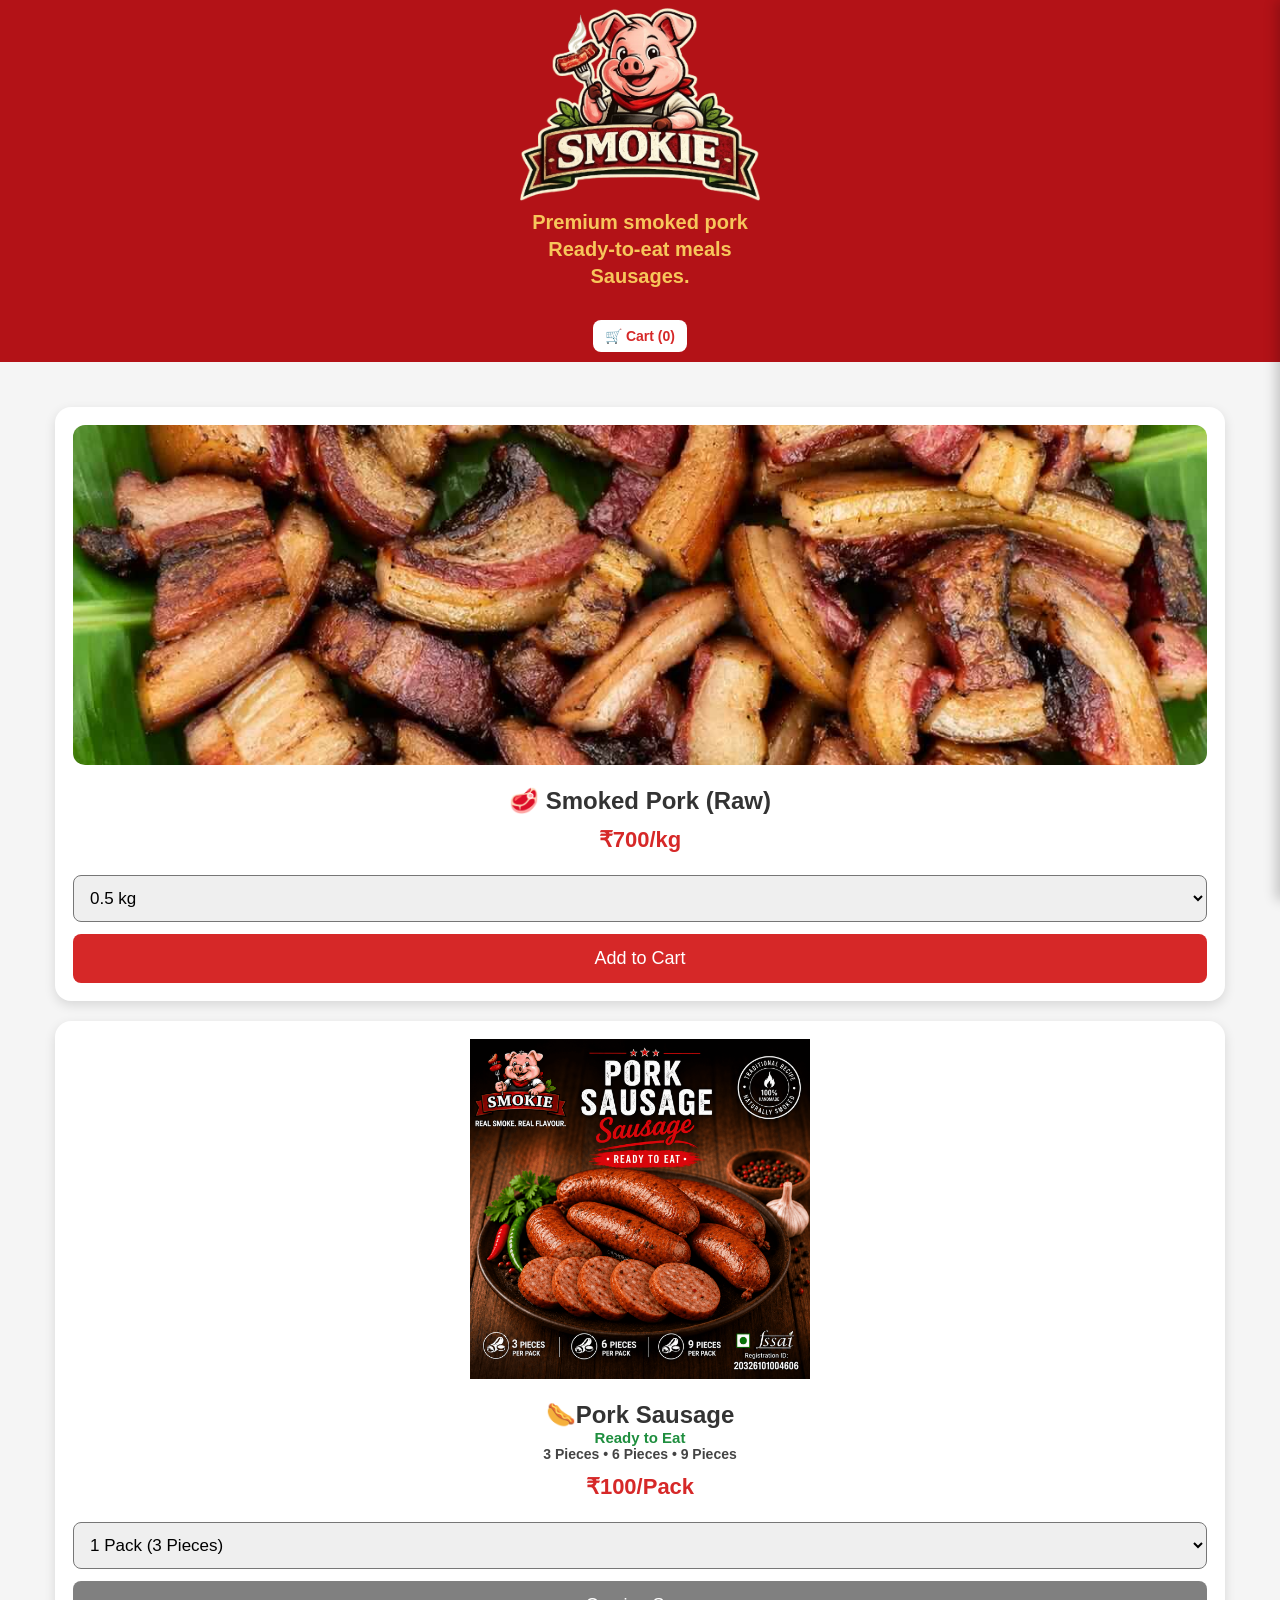
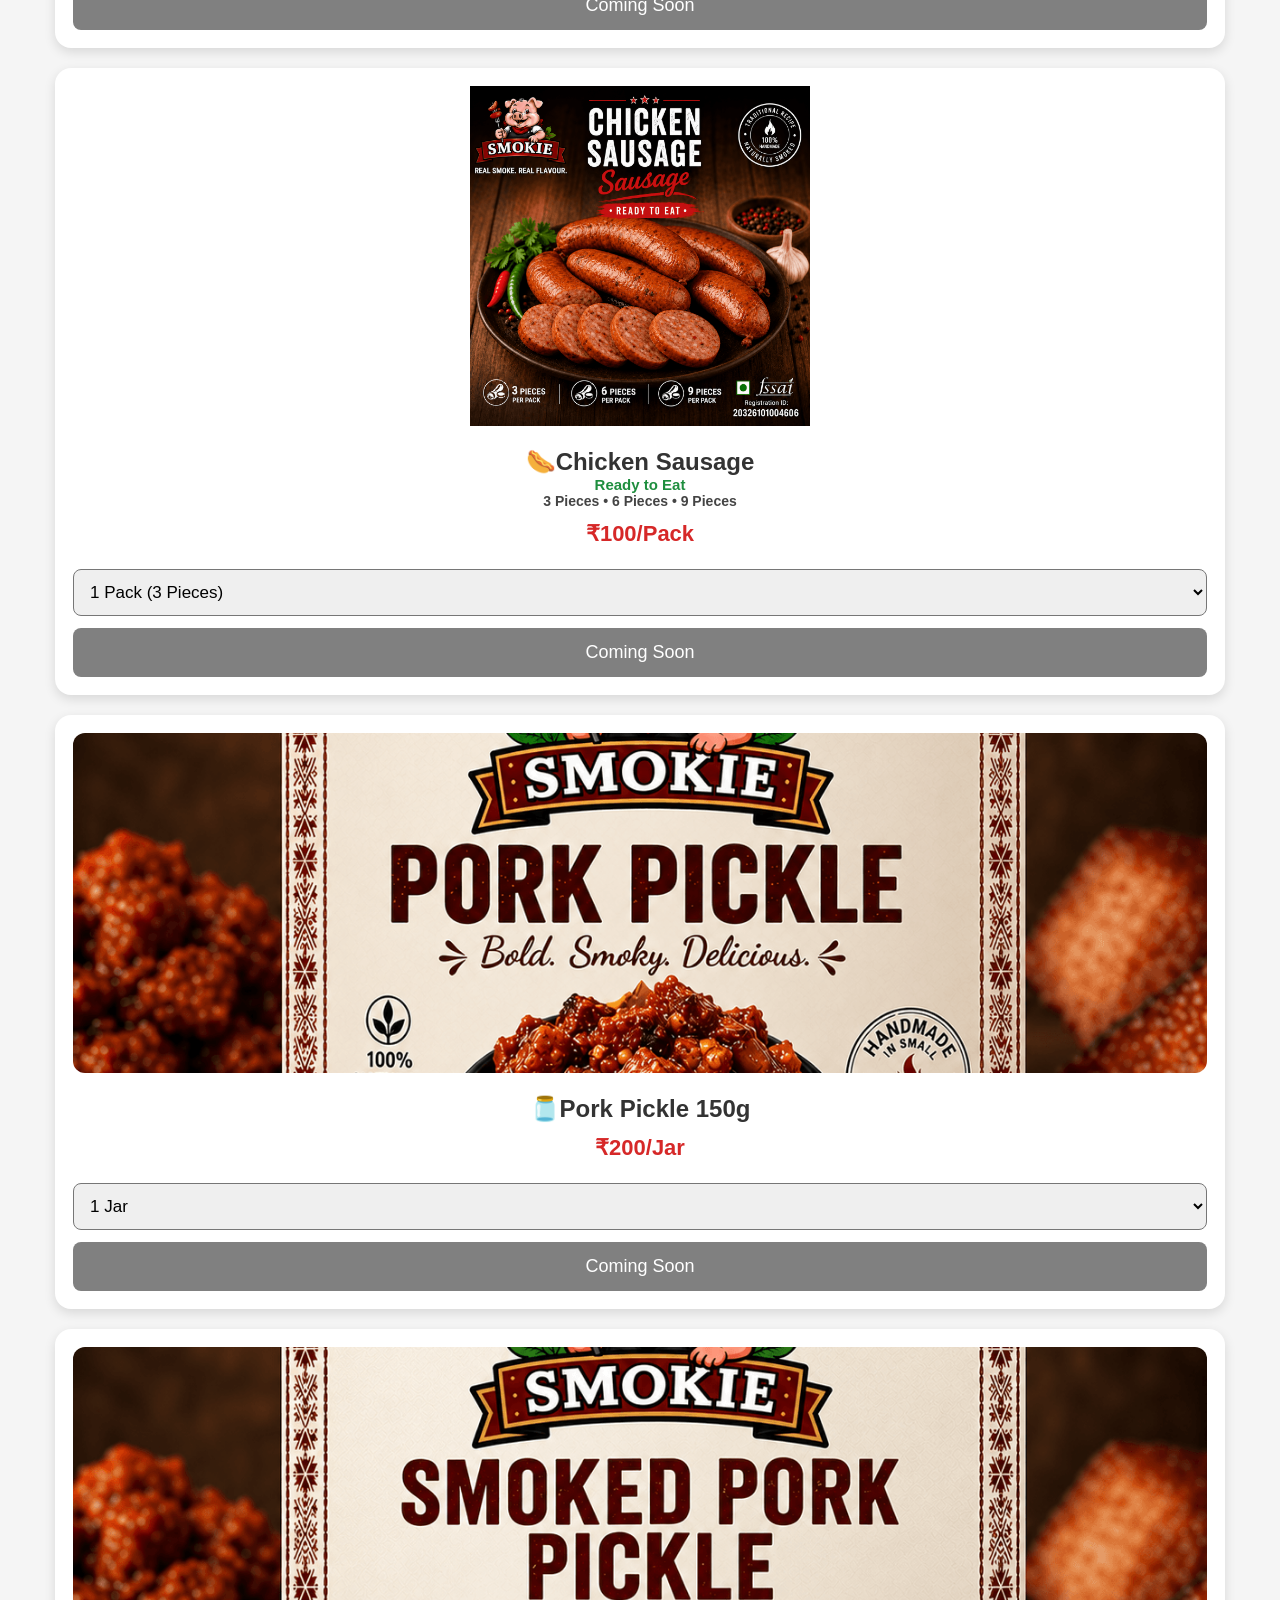
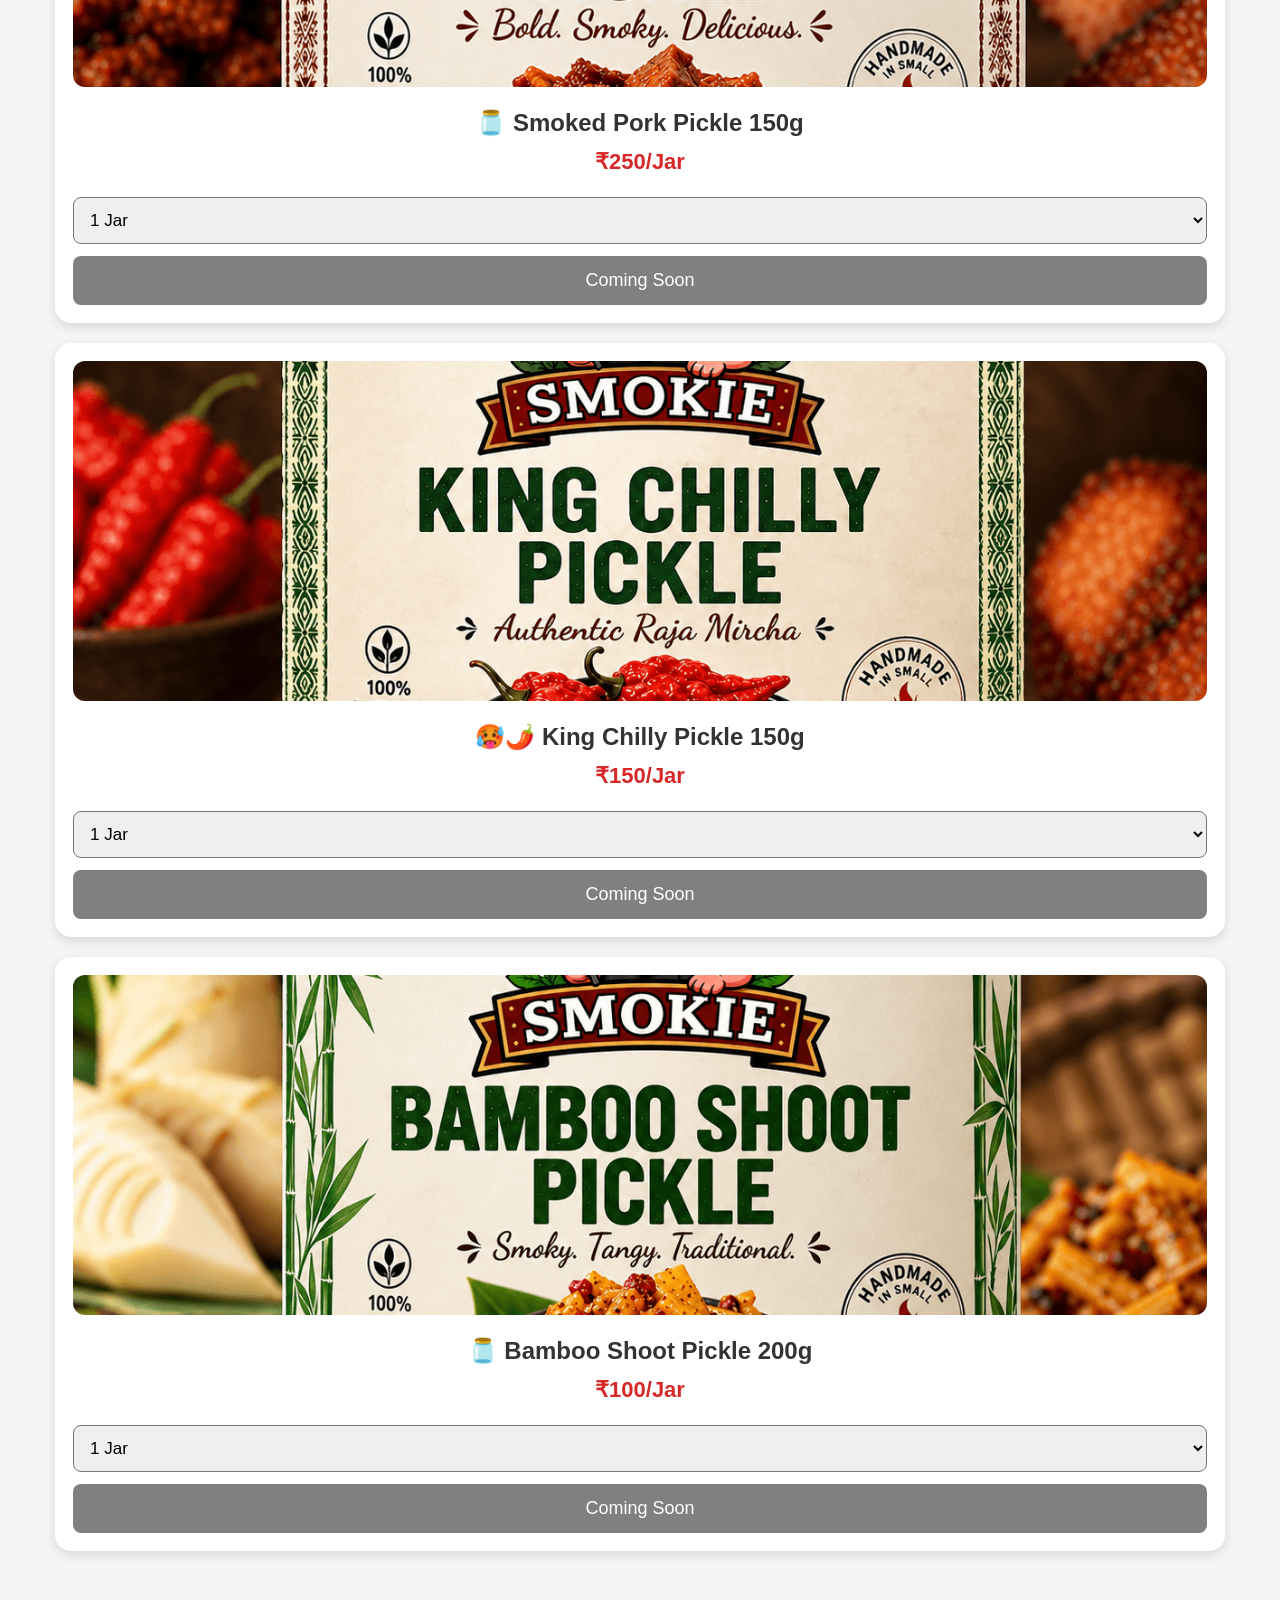
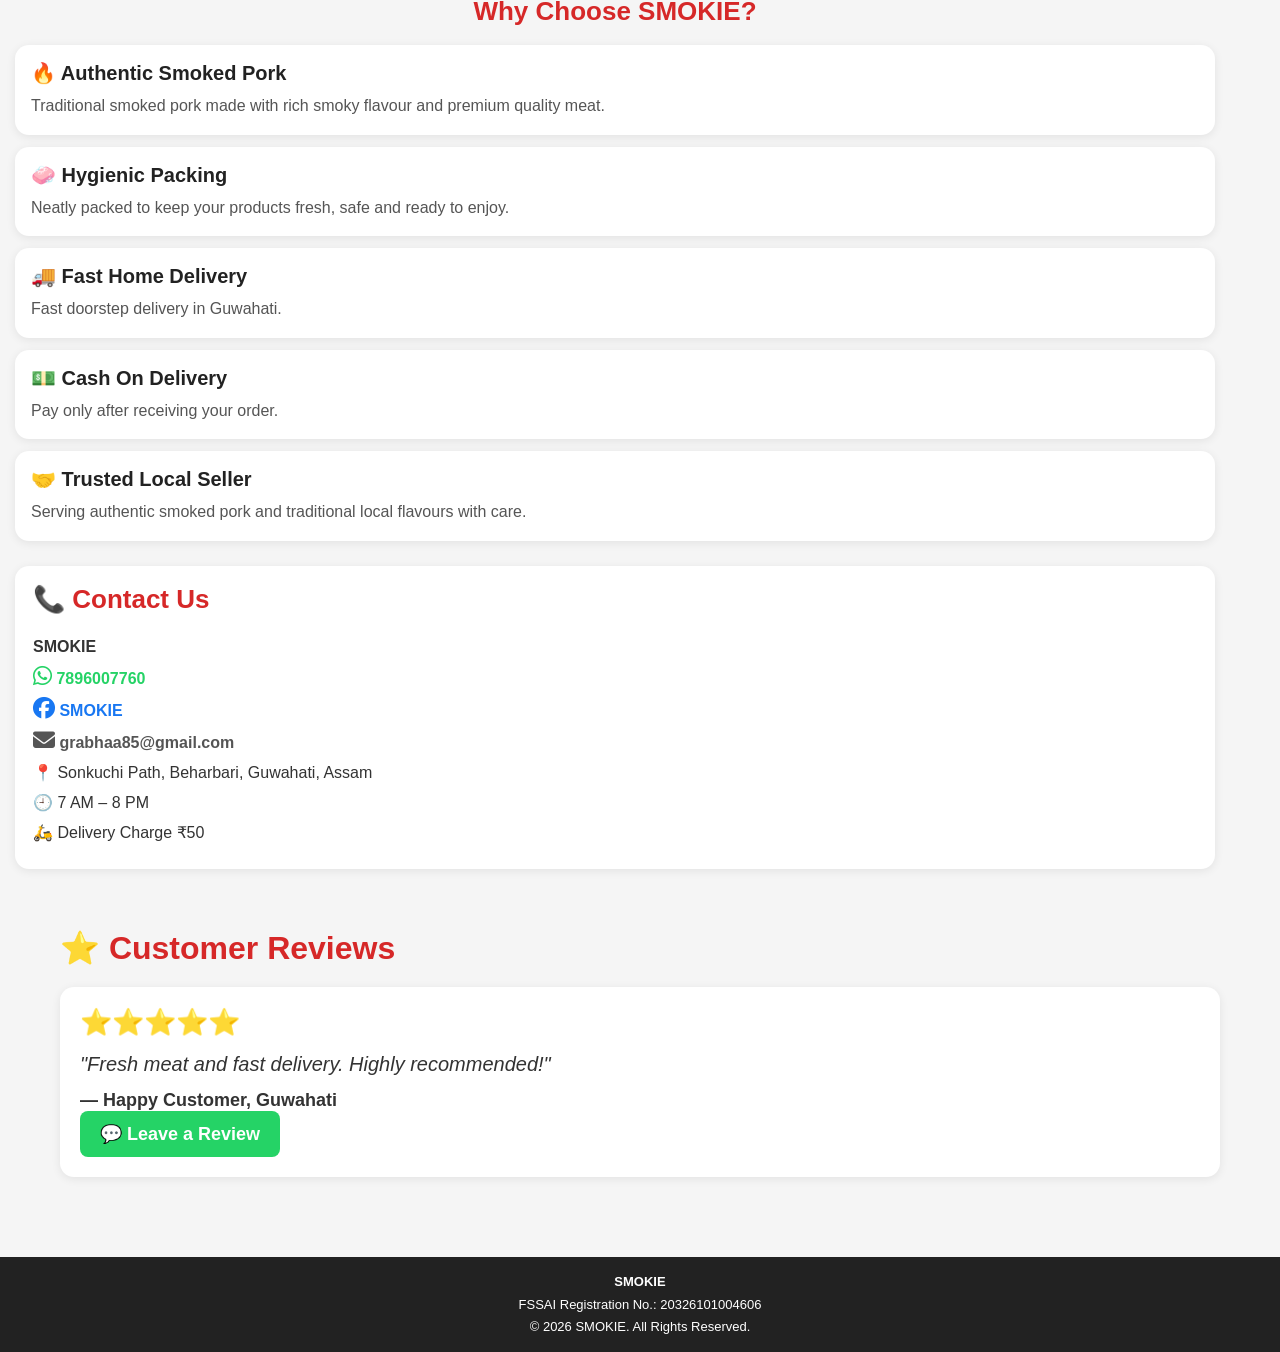
==== guwahati/index.html @ 7113962f "Update Guwahati contact links" ====
<!DOCTYPE html>
<html lang="en">
<head>
  <link rel="stylesheet" href="https://cdnjs.cloudflare.com/ajax/libs/font-awesome/6.5.1/css/all.min.css">

<meta charset="UTF-8">
<meta name="viewport" content="width=device-width, initial-scale=1.0">

<title>SMOKIE | Authentic Smoked Pork</title>

<link rel="stylesheet" href="style.css">

</head>

<body>

<header class="top-bar">

  <div class="brand">
    <!-- Replace the src with your pig logo image -->
    <img src="pig.png" alt="Smokie Pig" class="brand-pig">

    

    <p class="brand-tagline">
      Premium smoked pork <br>
      Ready-to-eat meals <br>
      Sausages.
    </p>
  </div>

  <button id="cartBtn" onclick="toggleCart()">
    🛒 Cart (<span id="cartCount">0</span>)
  </button>

</header>



<!-- PRODUCTS -->

<div id="products"></div>


<!-- CART -->

<div id="cartPanel" class="cart-panel">

<h2>🛒 Shopping Cart</h2>

<div id="cartItems">
Your cart is empty.
</div>

<hr>
<div class="cart-summary-box">
<p><strong>Items Total:</strong> ₹<span id="cartTotal">0</span></p>

<p><strong>Delivery Charge:</strong> ₹50</p>

<p><strong>Grand Total:</strong> ₹<span id="grandTotal">20</span></p>

</div>

<hr>

<input
type="text"
id="customerName"
placeholder="Your Name">

<input
type="tel"
id="customerPhone"
placeholder="Phone Number">

<textarea
id="customerAddress"
placeholder="Delivery Address"
rows="4"></textarea>

<button id="orderBtn">
💬 Order on WhatsApp
</button>

<button id="closeCart">
Close
</button>

</div>


<!-- WHY US -->

<section class="why-us">

<h2> Why Choose SMOKIE?</h2>

<div class="why-box">
<h3>🔥 Authentic Smoked Pork</h3>
<p>Traditional smoked pork made with rich smoky flavour and premium quality meat.</p>
</div>

<div class="why-box">
<h3>🧼 Hygienic Packing</h3>
<p>Neatly packed to keep your products fresh, safe and ready to enjoy.</p>
</div>

<div class="why-box">
<h3>🚚 Fast Home Delivery</h3>
<p>Fast doorstep delivery in Guwahati.</p>
</div>

<div class="why-box">
<h3>💵 Cash On Delivery</h3>
<p>Pay only after receiving your order.</p>
</div>

<div class="why-box">
<h3>🤝 Trusted Local Seller</h3>
<p>Serving authentic smoked pork and traditional local flavours with care.</p>
</div>

</section>


<!-- CONTACT -->

<section class="contact-section">

<h2>📞 Contact Us</h2>

<p><strong>SMOKIE</strong></p>

<p>

  <a href="https://wa.me/917896007760"
     target="_blank"
     rel="noopener noreferrer"
     style="color:#25D366; text-decoration:none; font-weight:600;">
    <i class="fab fa-whatsapp" style="font-size:22px;"></i> 7896007760
  </a>
<p>
  <a href="https://www.facebook.com/share/18QXatYBBK/"
     target="_blank"
     rel="noopener noreferrer"
     style="color:#1877F2; text-decoration:none; font-weight:600;">
    <i class="fab fa-facebook" style="font-size:22px;"></i> SMOKIE
  </a>
</p>

<p>
  <a href="mailto:grabhaa85@gmail.com"
     style="color:#555; text-decoration:none; font-weight:600;">
    <i class="fas fa-envelope" style="font-size:22px;"></i> grabhaa85@gmail.com
  </a>
</p>

<p>📍 Sonkuchi Path, Beharbari, Guwahati, Assam</p>

<p>🕘 7 AM – 8 PM</p>

<p>🛵 Delivery Charge ₹50</p>

</section>
<section class="review-section">
  <h2>⭐ Customer Reviews</h2>

 <div class="review-box">
    <p class="stars">⭐⭐⭐⭐⭐</p>

    <p class="review-text">
        "Fresh meat and fast delivery. Highly recommended!"
    </p>

    <p class="review-name">
        — Happy Customer, Guwahati
    </p>

    <a href="https://wa.me/917896007760?text=Hi%20I%20would%20like%20to%20leave%20a%20review%20for%20my%20order."
       target="_blank"
       class="review-btn">
        💬 Leave a Review
    </a>

</div>

</section>

<footer class="footer">
  <p><strong>SMOKIE</strong></p>
  <p>FSSAI Registration No.: 20326101004606</p>
  <p>&copy; 2026 SMOKIE. All Rights Reserved.</p>
</footer>

<script src="script.js"></script>
</body>
</html>
---- guwahati/style.css ----
/* =========================
   GENERAL
========================= */

*{
    margin:0;
    padding:0;
    box-sizing:border-box;
}

body{
    font-family:Arial,sans-serif;
    background:#f5f5f5;
    color:#333;
}

/* =========================
   HEADER
========================= */


#cartBtn{
    background:#fff;
    color:#d62828;
    border:none;
    padding:14px 22px;
    border-radius:8px;
    font-size:20px;
    font-weight:bold;
    cursor:pointer;
}

#cartBtn:hover{
    background:#f3f3f3;
}

/* =========================
   PRODUCTS
========================= */

#products{
    max-width:1200px;
    margin:30px auto;
    padding:20px;
    display:grid;
    grid-template-columns:repeat(auto-fit,minmax(300px,1fr));
    gap:25px;
}

.card{
    background:#fff;
    border-radius:16px;
    padding:20px;
    text-align:center;
    box-shadow:0 4px 12px rgba(0,0,0,.12);
    transition:.2s;
}

.card:hover{
    transform:translateY(-3px);
}

.card img{
    width:100%;
    border-radius:12px;



}

.card h2{
    margin-top:18px;
    font-size:28px;
}

.card p{
    margin:12px 0;
    color:#d62828;
    font-size:24px;
    font-weight:bold;
}

.card select{
    width:100%;
    padding:12px;
    font-size:17px;
    margin-top:10px;
    margin-bottom:12px;
    border-radius:8px;
}

.card button{
    width:100%;
    padding:14px;
    background:#d62828;
    color:#fff;
    border:none;
    border-radius:8px;
    font-size:18px;
    cursor:pointer;
}

.card button:hover{
    background:#b71c1c;
}

.card button:disabled{
    background:gray;
    cursor:not-allowed;
}

/* =========================
   CART
========================= */

.cart-panel{
    position:fixed;
    top:0;
    right:-420px;
    width:380px;
    height:100%;
    background:#fff;
    box-shadow:-4px 0 12px rgba(0,0,0,.2);
    padding:25px;
    overflow-y:auto;
    transition:.3s;
    z-index:9999;
}

.cart-panel.show{
    right:0;
}

.cart-panel h2{
    font-size:20px;
    margin-bottom:18px;
    color:#d62828;

}
.cart-panel p{
    font-size:15px;
    margin:4px 0;
}

.cart-panel strong{
    font-size:15px;
}
.cart-panel input,
.cart-panel textarea{
    width:100%;
    padding:12px;
    margin-bottom:12px;
    border:1px solid #ccc;
    border-radius:8px;
    font-size:16px;
}

#orderBtn{
    width:100%;
    padding:14px;
    background:#28a745;
    color:#fff;
    border:none;
    border-radius:8px;
    font-size:18px;
    cursor:pointer;
    margin-top:10px;
}

#closeCart{
    width:100%;
    padding:14px;
    background:#d62828;
    color:#fff;
    border:none;
    border-radius:8px;
    font-size:18px;
    cursor:pointer;
    margin-top:10px;
}
/* =========================
   WHY CHOOSE US
========================= */

.why-us{
    max-width:1200px;
    margin:40px auto;
    padding:20px;
}

.why-us h2{
    text-align:center;
    color:#d62828;
    margin-bottom:25px;
    font-size:34px;
}

.why-box{
    background:#fff;
    padding:20px;
    margin-bottom:15px;
    border-radius:14px;
    box-shadow:0 2px 10px rgba(0,0,0,.08);
}

.why-box h3{
    color:#222;
    margin-bottom:8px;
    font-size:24px;
}

.why-box p{
    color:#555;
    font-size:17px;
    line-height:1.6;
}

/* =========================
   CONTACT
========================= */

.contact-section{
    max-width:1200px;
    margin:40px auto;
    background:#fff;
    padding:25px;
    border-radius:14px;
    box-shadow:0 2px 10px rgba(0,0,0,.08);
}

.contact-section h2{
    color:#d62828;
    margin-bottom:20px;
    font-size:32px;
}

.contact-section p{
    font-size:18px;
    margin:8px 0;
    line-height:1.5;
}

/* =========================
   MOBILE
========================= */

@media (max-width:768px){

.top-bar{
    background:#b31217;
    display:flex;
    flex-direction:column;
    align-items:center;
    justify-content:center;
    text-align:center;
    padding:8px 15px 10px;

}

}

#cartBtn{
    width:auto;
    padding:8px 12px;
    font-size:14px;
}

#products{
    grid-template-columns:1fr;
    padding:15px;
    gap:20px;
}

.card{
    padding:18px;
}

.card img{
    height: 340px;
}

.card h2{
    font-size:24px;
}

.card p{
    font-size:22px;
}

.card select{
    font-size:17px;
    padding:12px;
}

.card button{
    font-size:18px;
    padding:14px;
}

.cart-panel{
    width:100%;
    right:-100%;
    padding:20px;
}

.cart-panel.show{
    right:0;
}

.cart-panel input,
.cart-panel textarea{
    font-size:17px;
}

#orderBtn,
#closeCart{
    font-size:18px;
    padding:14px;
}

.why-us{
    margin:25px 15px;
    padding:0;
}

.why-us h2{
    font-size:26px;
    margin-bottom:18px;
}

.why-box{
    padding:16px;
    margin-bottom:12px;
}

.why-box h3{
    font-size:20px;
}

.why-box p{
    font-size:16px;
}

.contact-section{
    margin:25px 15px;
    padding:18px;
}

.contact-section h2{
    font-size:26px;
}

.contact-section p{
    font-size:16px;
    margin:6px 0;
}

/* =========================
   REVIEWS
========================= */

.review-section{
    max-width:1200px;
    margin:40px auto;
    padding:20px;
}

.review-section h2{
    color:#d62828;
    font-size:32px;
    margin-bottom:20px;
}

.review-box{
    background:#fff;
    padding:20px;
    border-radius:14px;
    box-shadow:0 2px 10px rgba(0,0,0,.08);
    margin-bottom:20px;
}

.stars{
    font-size:26px;
    margin-bottom:10px;
}

.review-text{
    font-size:20px;
    line-height:1.6;
    font-style:italic;
    margin-bottom:10px;
}

.review-name{
    font-size:18px;
    font-weight:bold;
}

.review-btn{
    display:inline-block;
    background:#25D366;
    color:#fff;
    text-decoration:none;
    padding:12px 20px;
    border-radius:8px;
    font-size:18px;
    font-weight:bold;
}
.top-bar{
    background:#b31217;
    color:#fff;
    display:flex;
    flex-direction:column;
    align-items:center;
    justify-content:center;
    text-align:center;
    padding:8px 15px 10px;


}

.brand-pig{
    width:240px;
    height:auto;
    display:block;
    margin:0;

}

.brand-name{
    margin:0;
    font-size:42px;
    font-weight:900;
    letter-spacing:2px;
    color:#fff;
}

.brand-tagline{
    color:#f7c65b;
    font-size:20px;
    font-weight:600;
    line-height:1.35;
    margin:0 0 18px;

}

#cartBtn{
    display:block;
    margin:12px auto 0;

}
.brand{
    display:flex;
    flex-direction:column;
    align-items:center;
    justify-content:flex-start;
    width:100%;
    gap:8px;

}
.footer {
    background: #222;
    color: white;
    text-align: center;
    padding: 12px 10px;
    margin-top: 30px;
    font-size: 13px;
    line-height: 1.5;
}

.footer p {
    margin: 3px 0;
}.card


.footer p {
    margin: 5px 0;
}
.product-img{
    width:100%;
    height:500px;
    object-fit:cover;
    border-radius:12px;
}

.sausage-img{
    width:100%;
    height:500px;
    object-fit:contain;
    object-position:center;
    border-radius:12px;
}
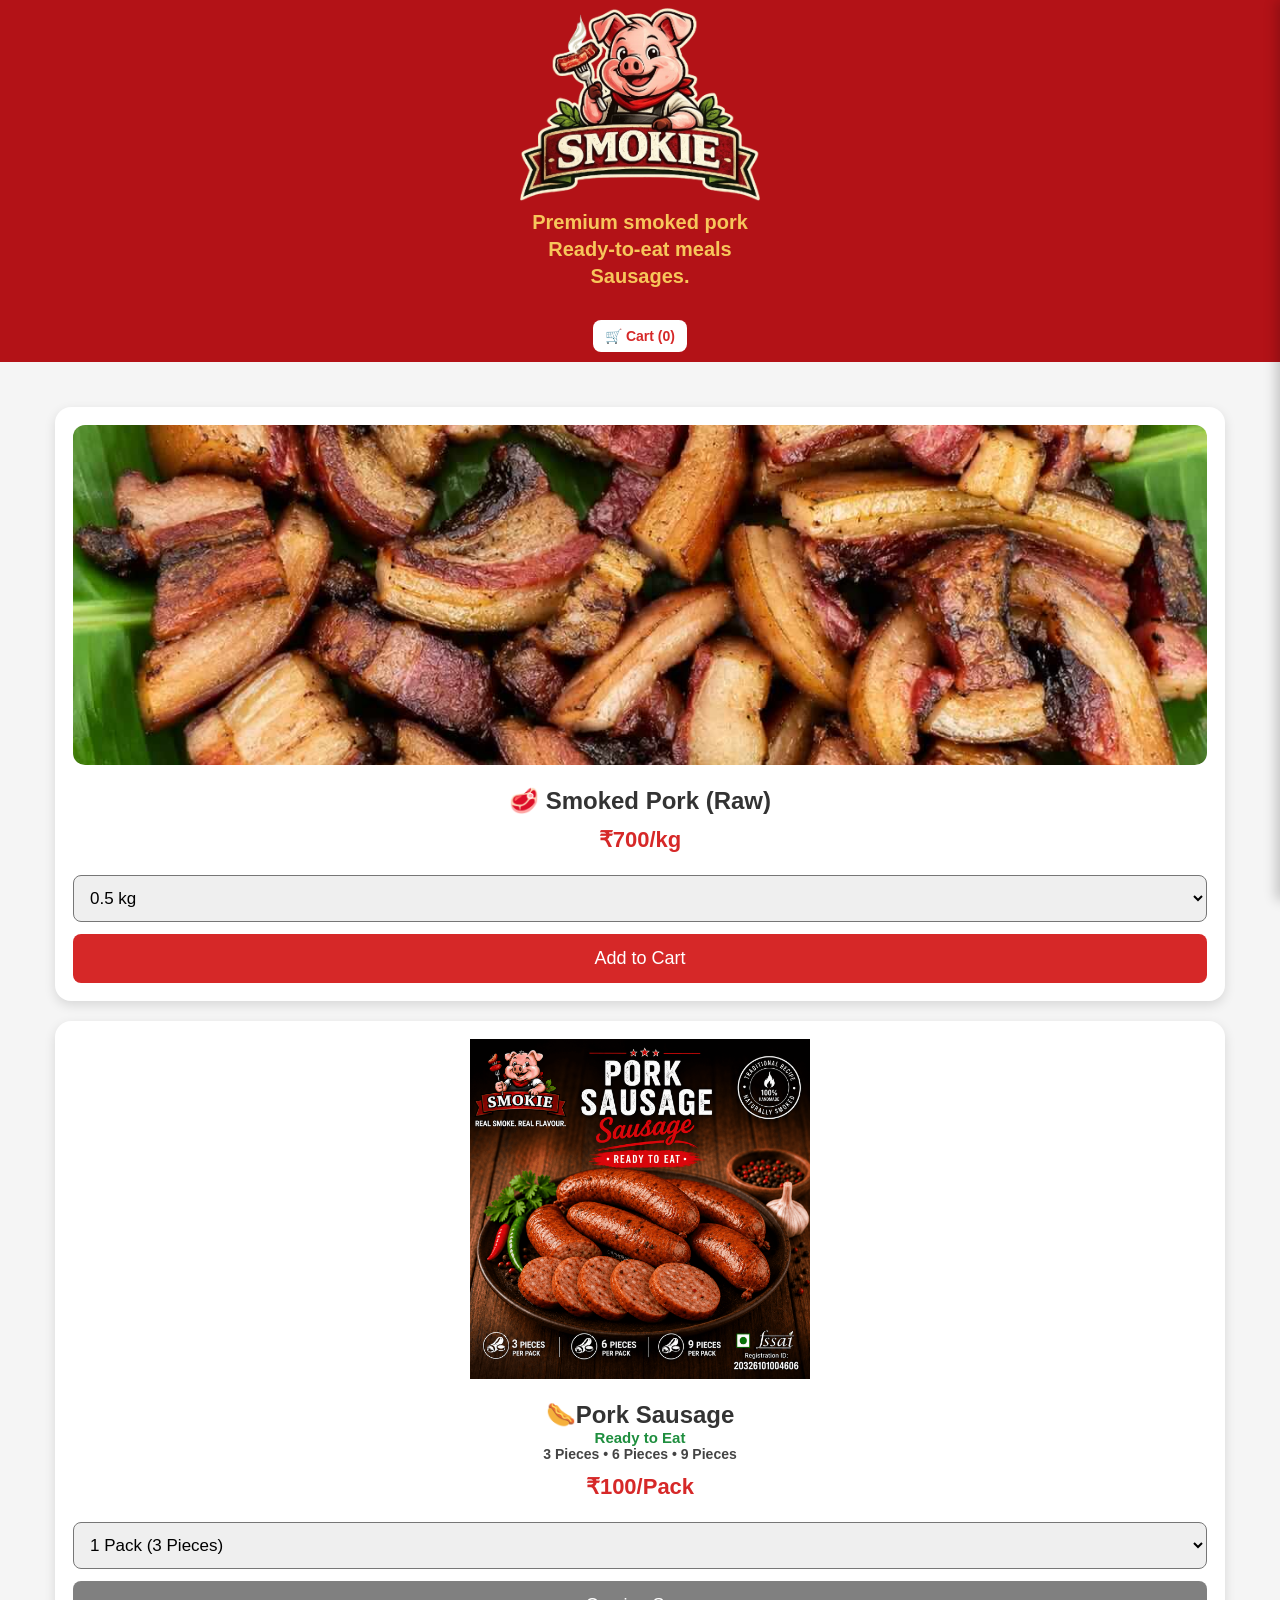
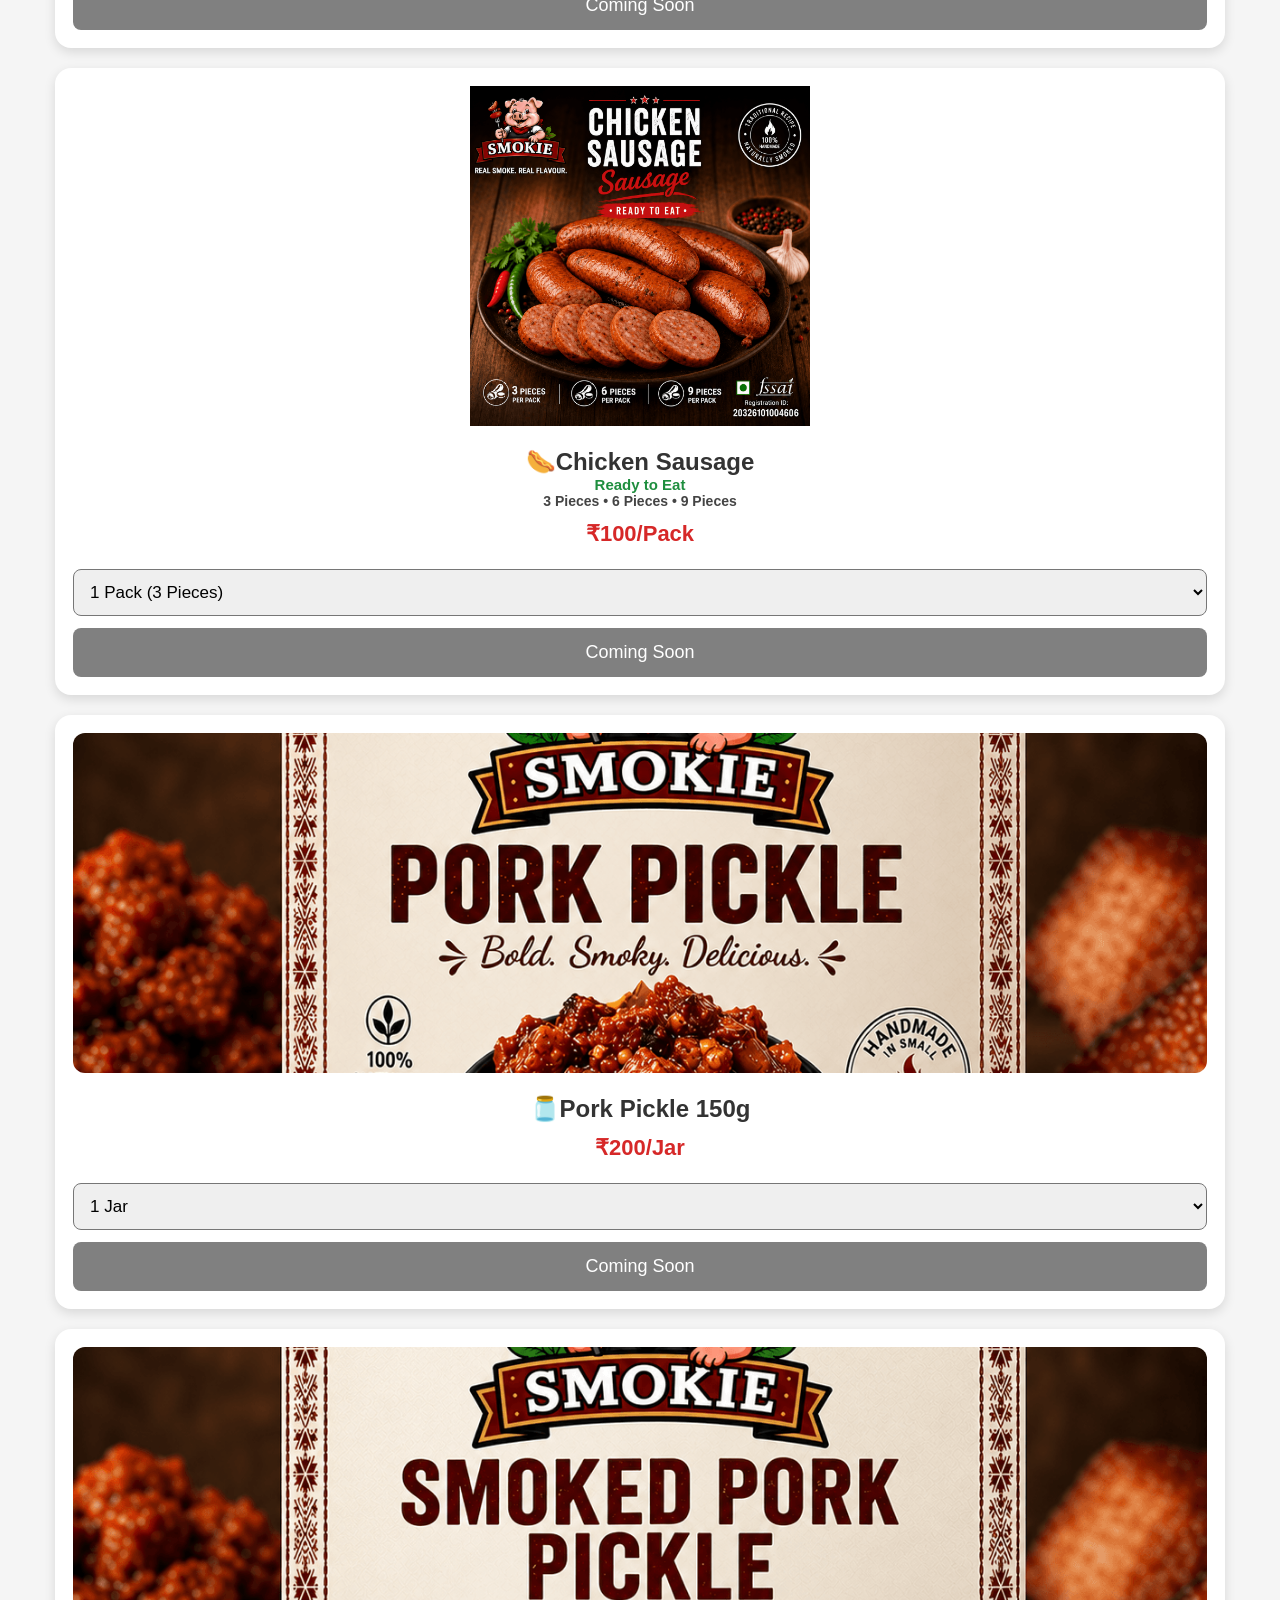
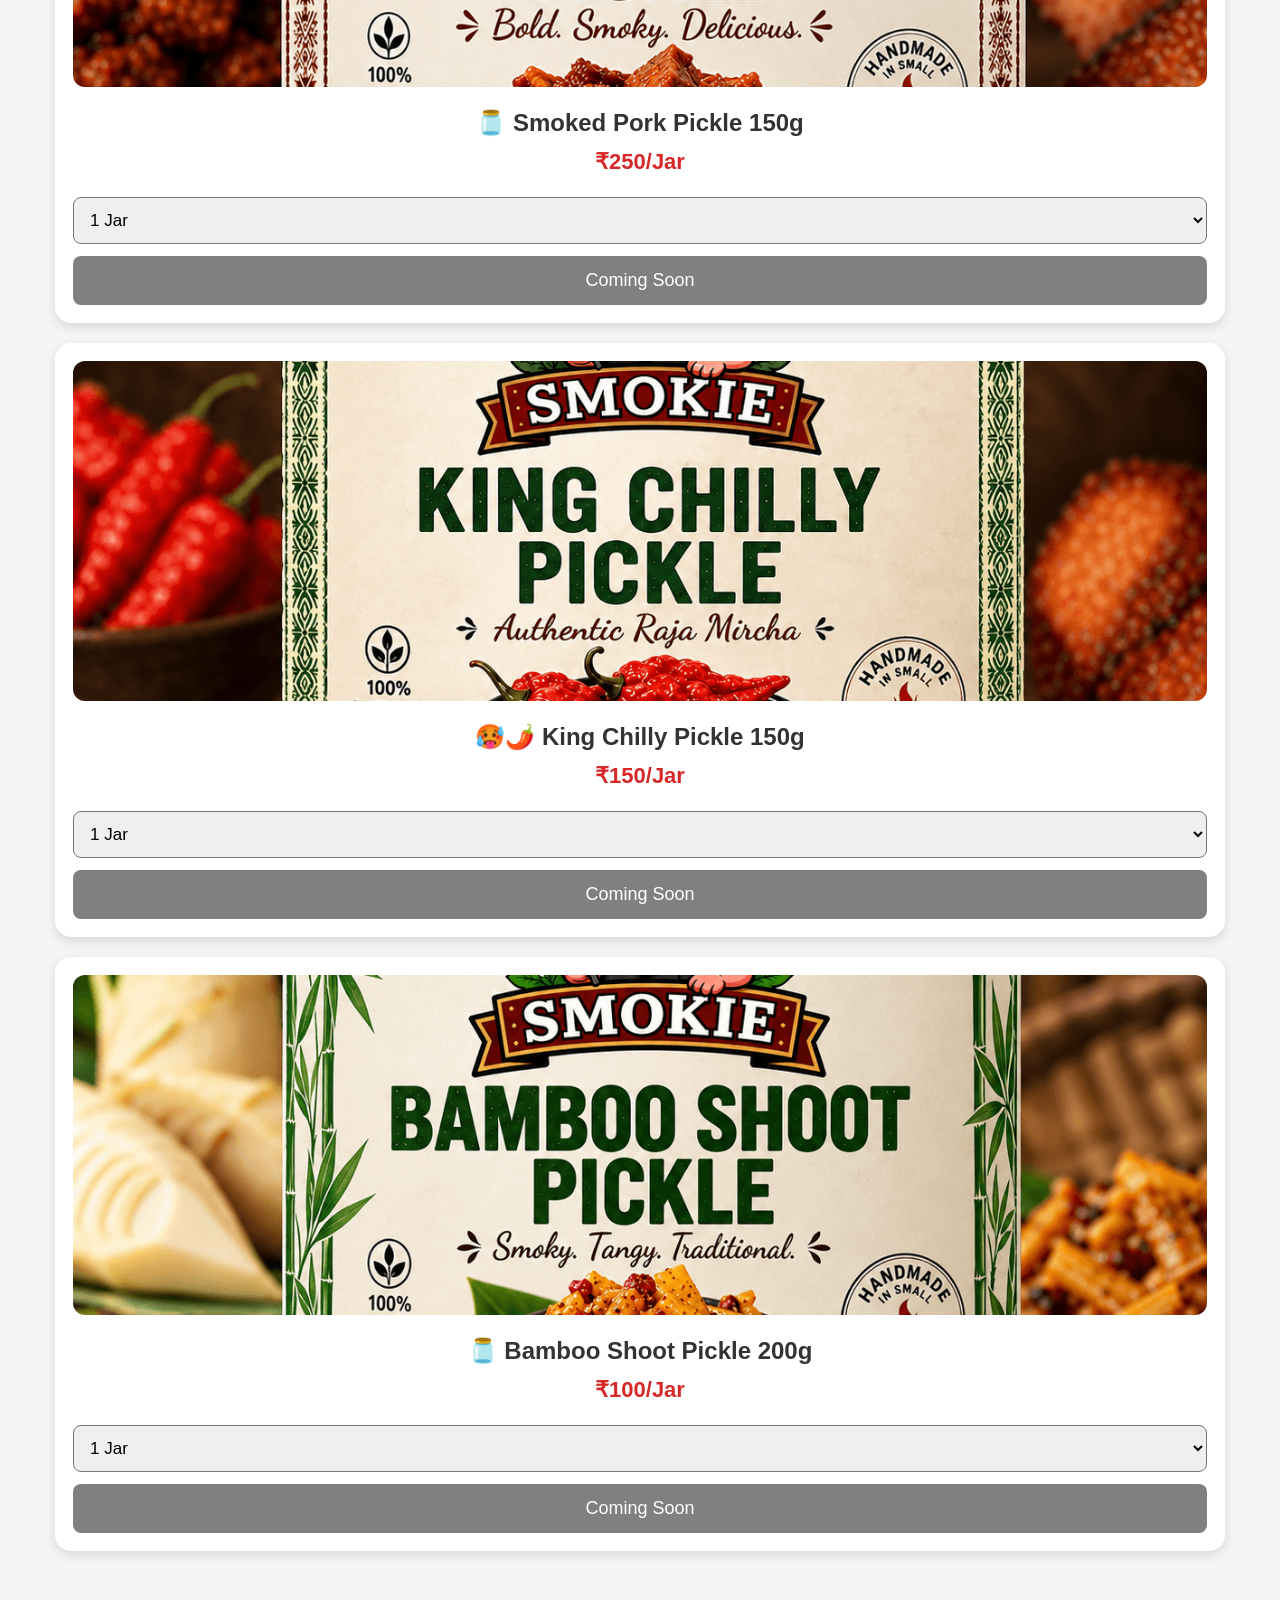
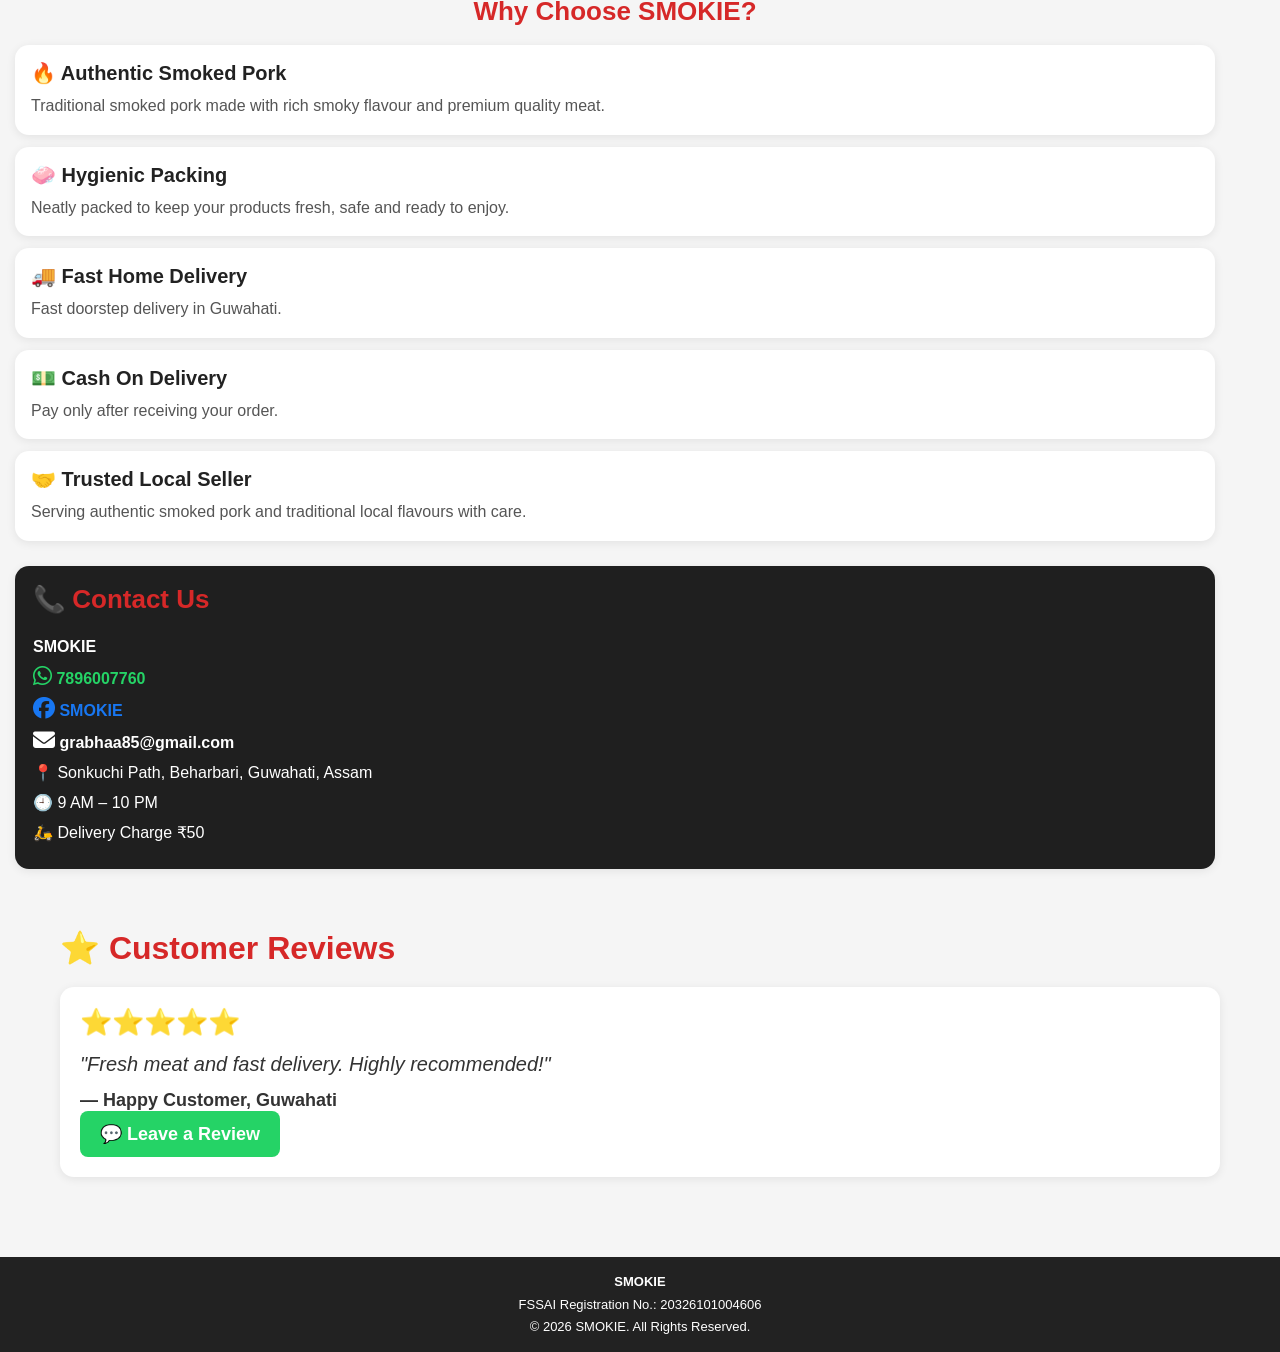
==== commit 229ed88c: "Update Guwahati Contact Us styling" ====
--- a/guwahati/index.html
+++ b/guwahati/index.html
@@ -126,7 +126,7 @@
 
 <!-- CONTACT -->
 
-<section class="contact-section">
+<section class="contact-section" style="background-color:#1F1F1F; color:#FFFFFF;">
 
 <h2>📞 Contact Us</h2>
 
@@ -151,14 +151,14 @@
 
 <p>
   <a href="mailto:grabhaa85@gmail.com"
-     style="color:#555; text-decoration:none; font-weight:600;">
+     style="color:#FFFFFF; text-decoration:none; font-weight:600;">
     <i class="fas fa-envelope" style="font-size:22px;"></i> grabhaa85@gmail.com
   </a>
 </p>
 
 <p>📍 Sonkuchi Path, Beharbari, Guwahati, Assam</p>
 
-<p>🕘 7 AM – 8 PM</p>
+<p>🕘 9 AM – 10 PM</p>
 
 <p>🛵 Delivery Charge ₹50</p>
 
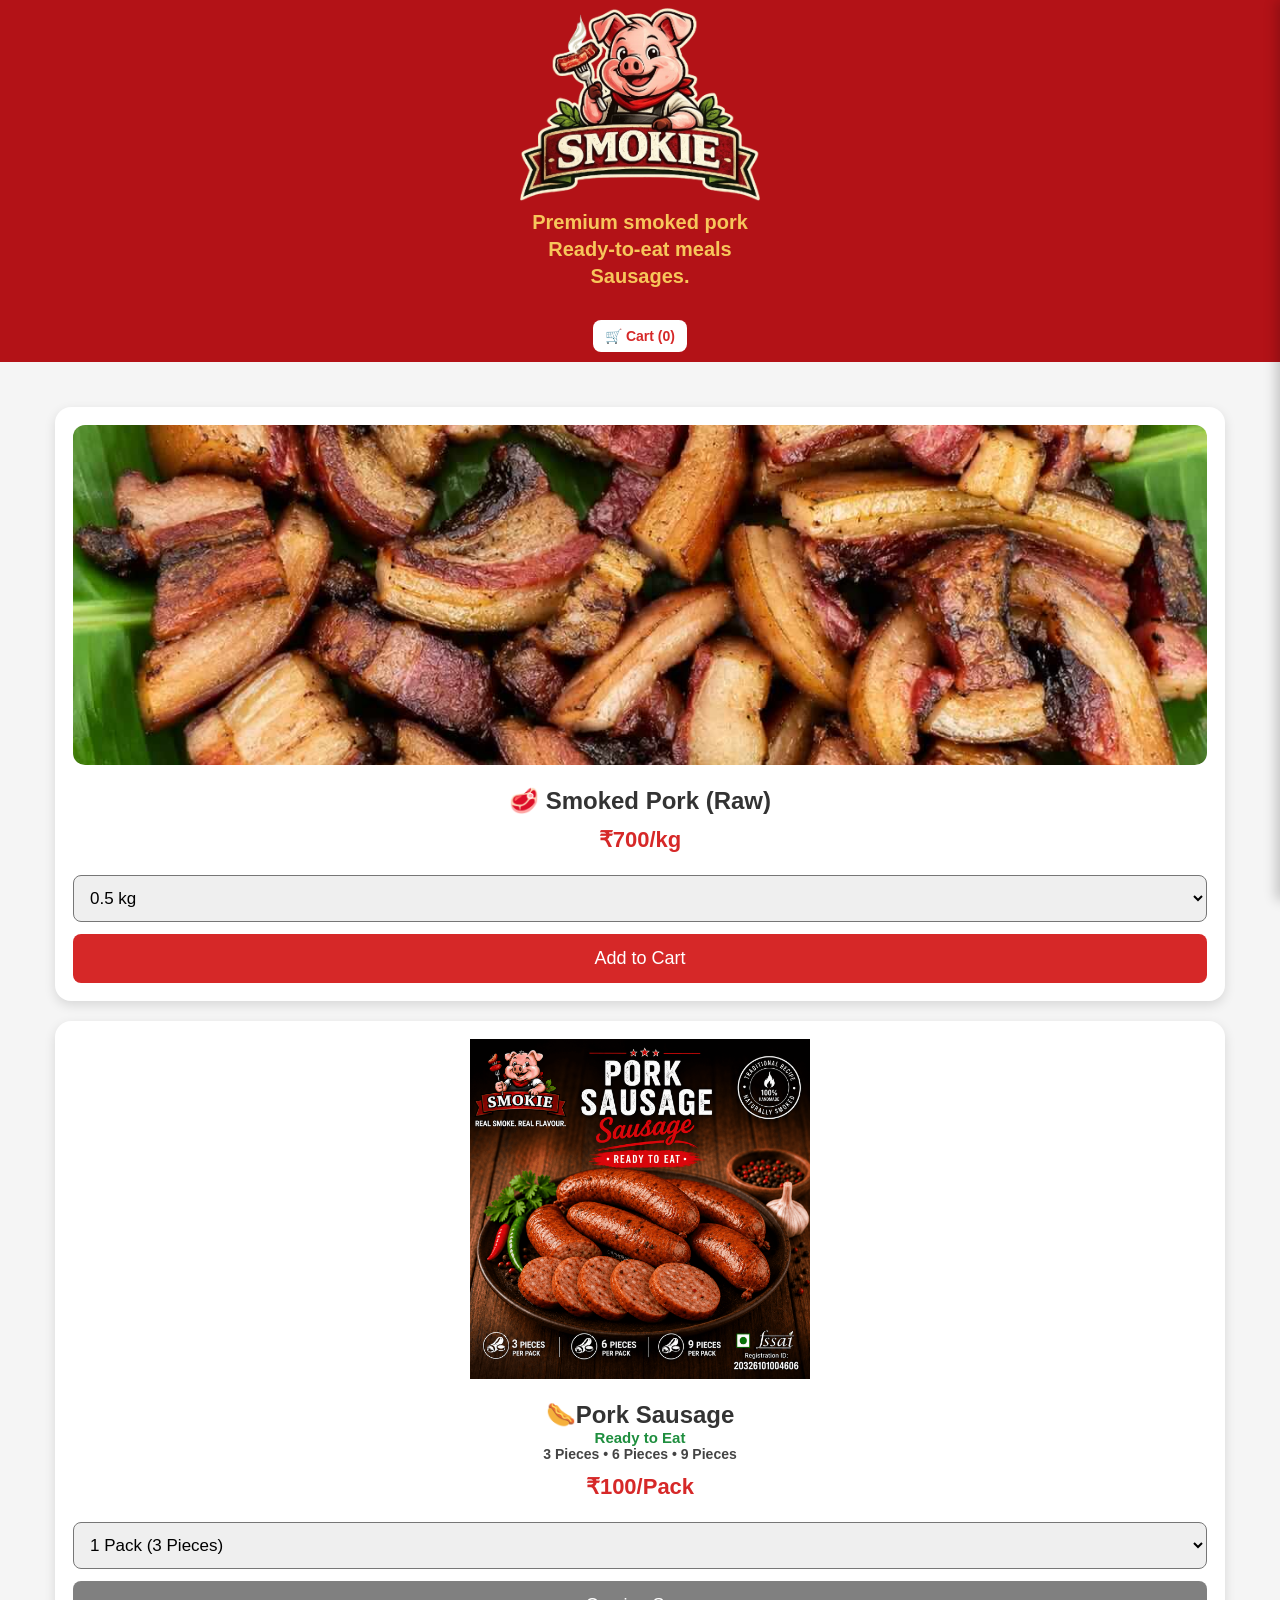
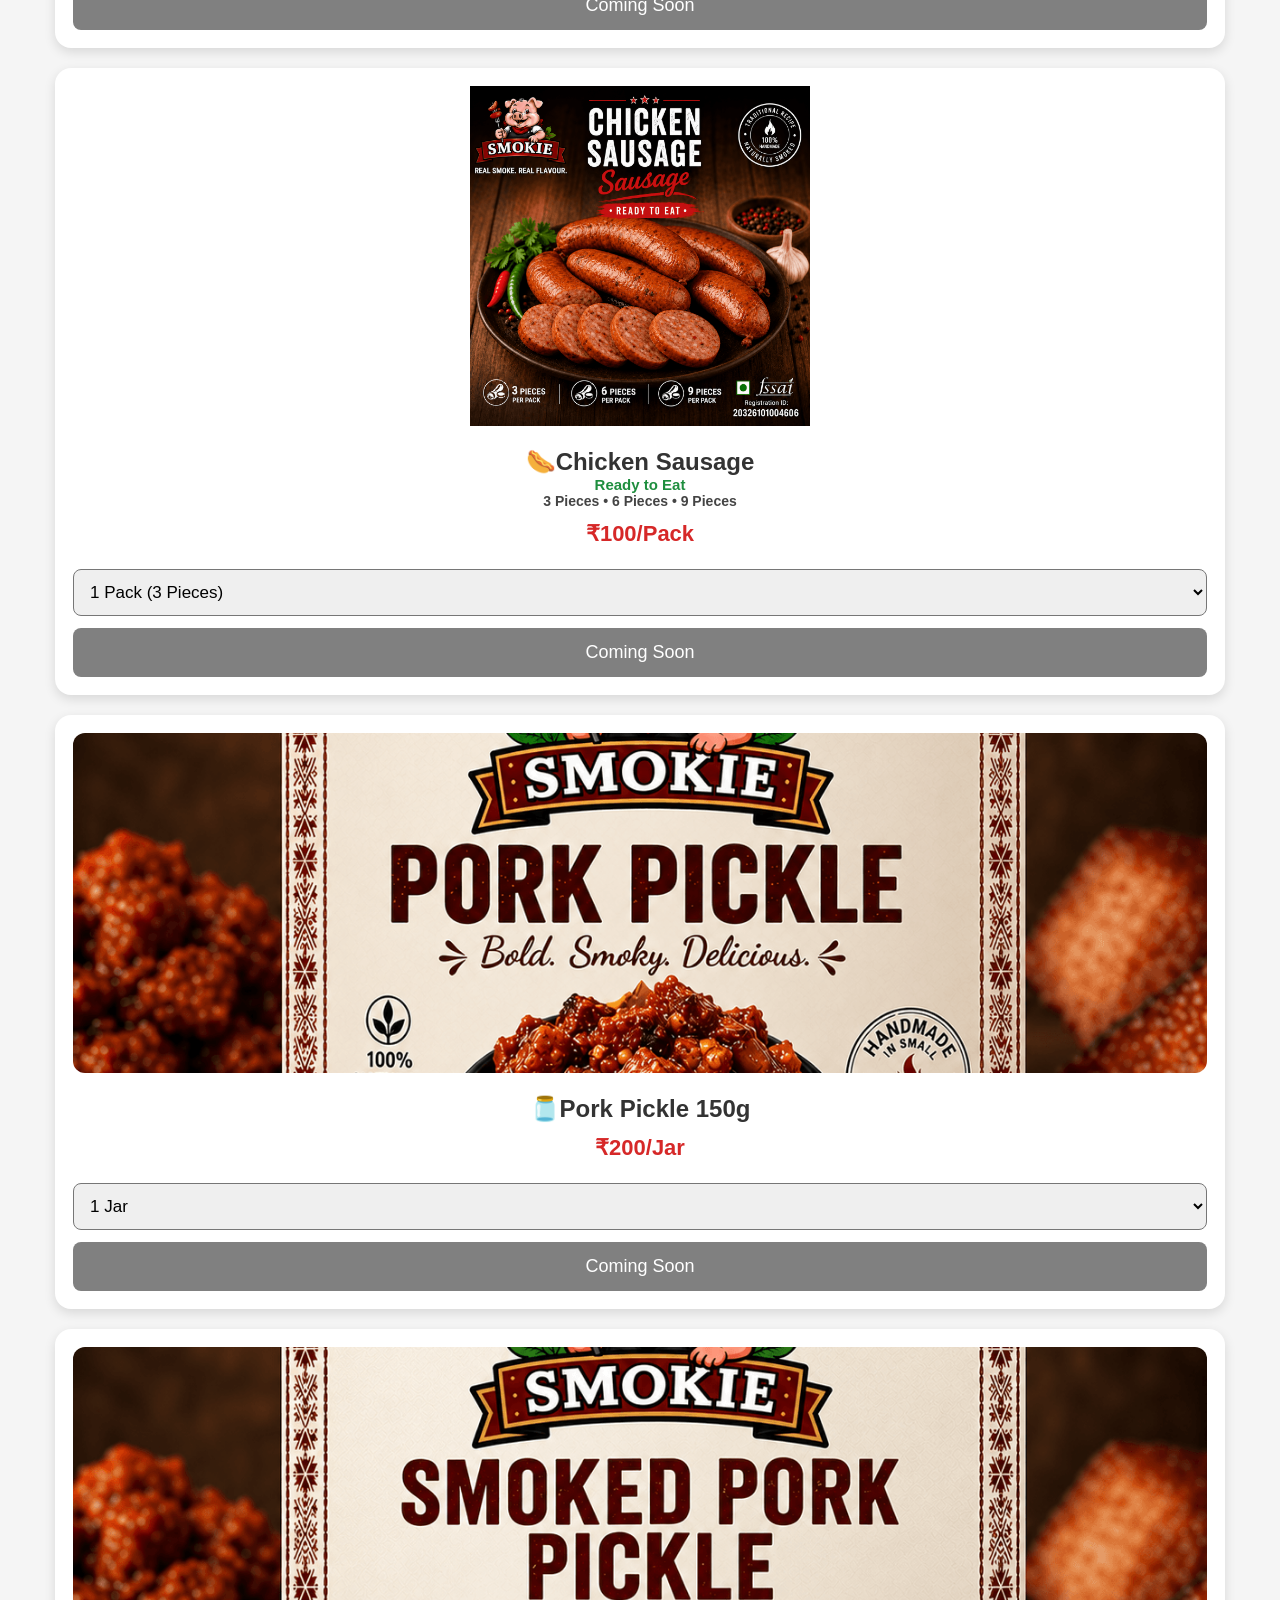
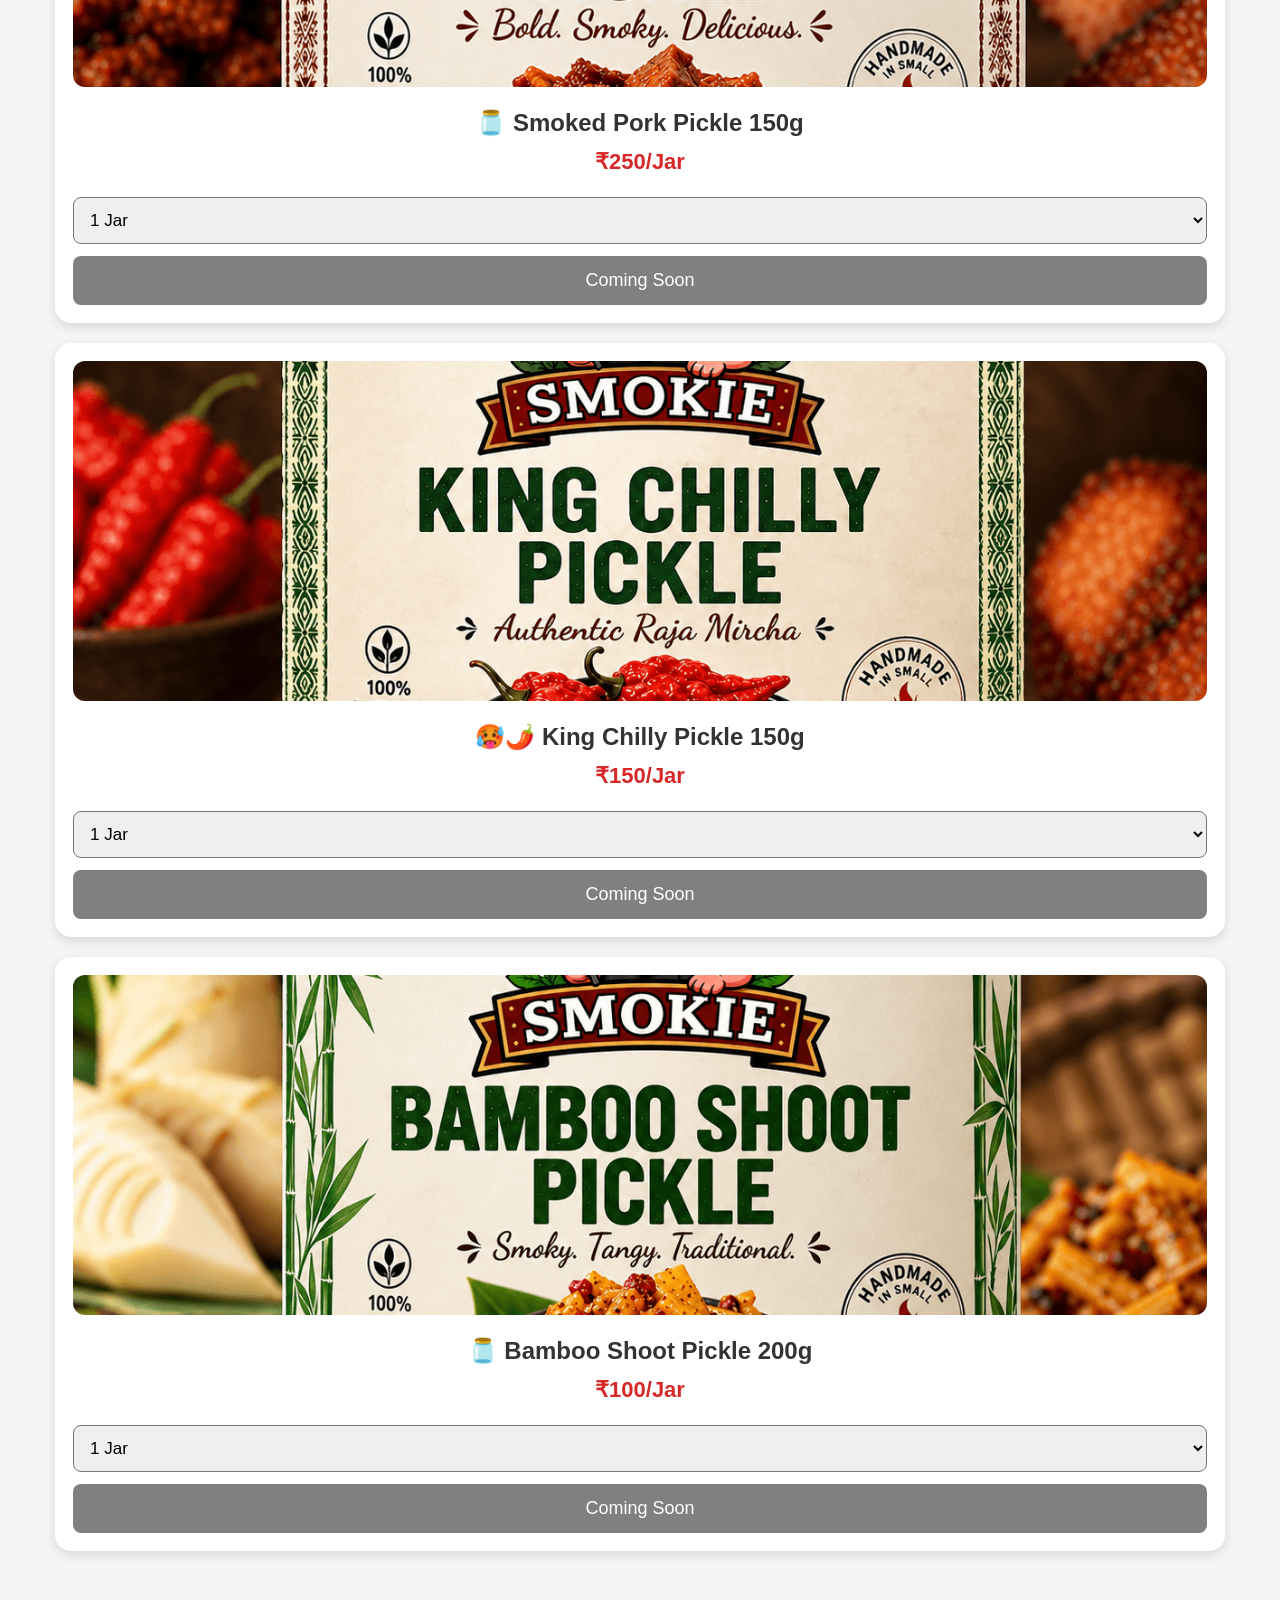
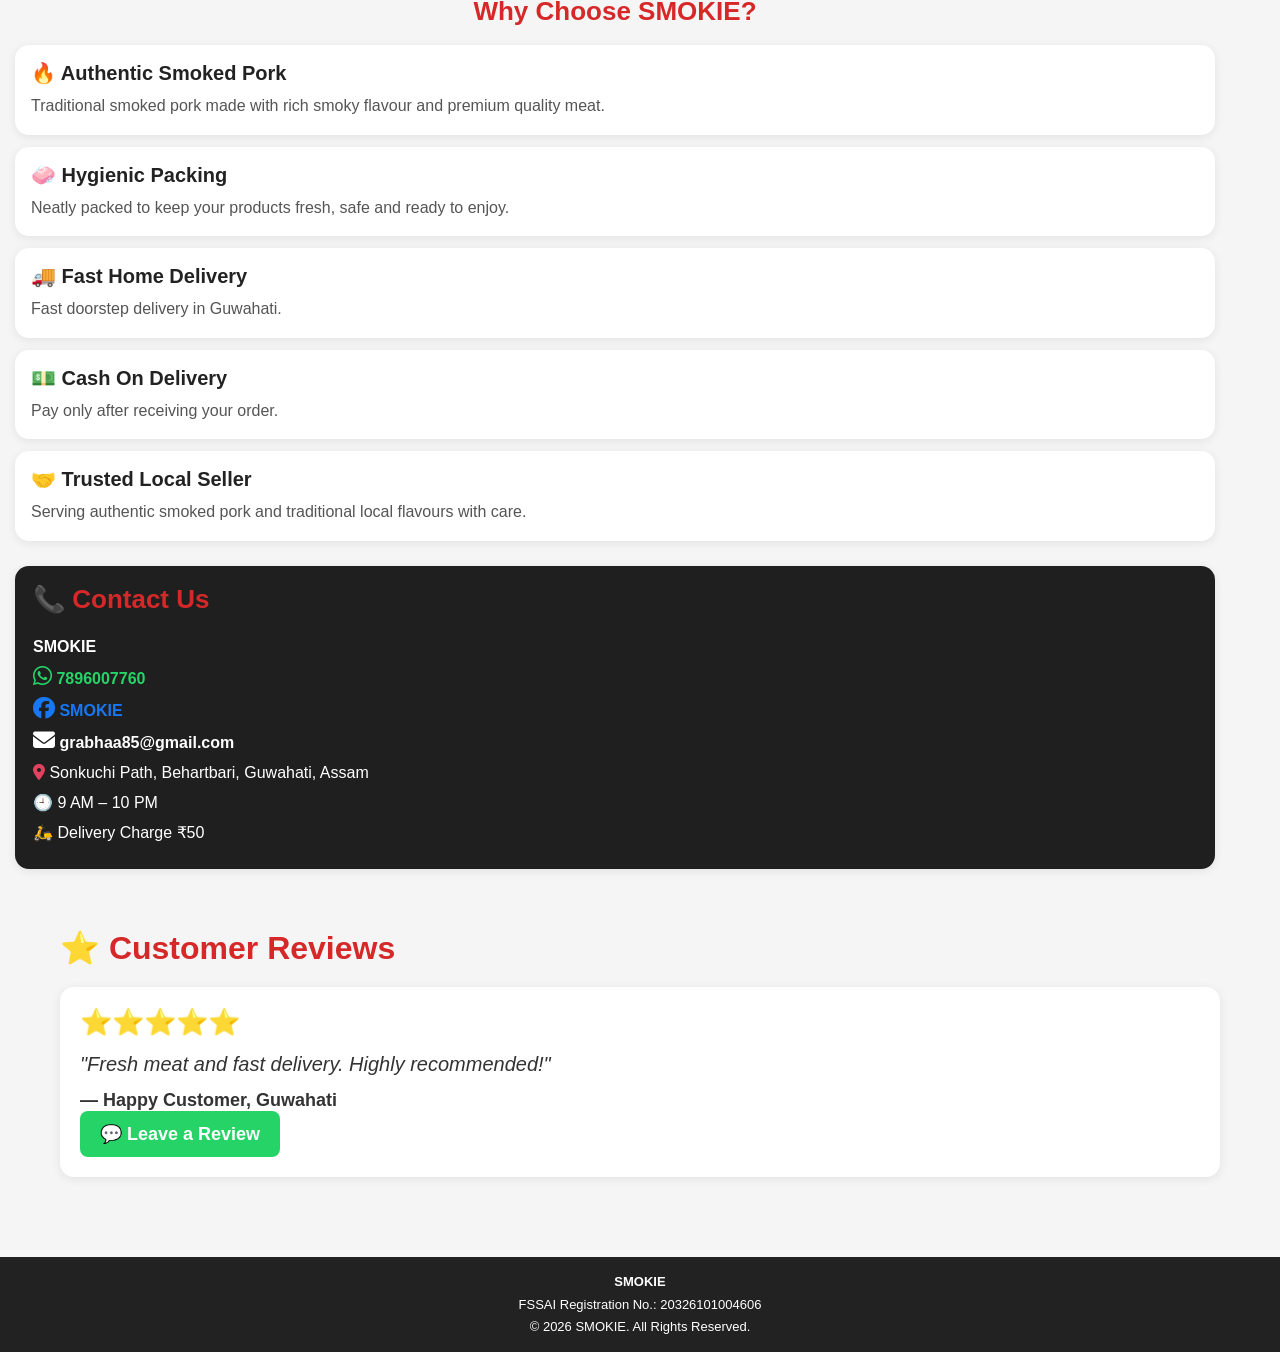
==== commit 4ea60018: "Update Guwahati location icon" ====
--- a/guwahati/index.html
+++ b/guwahati/index.html
@@ -156,7 +156,7 @@
   </a>
 </p>
 
-<p>📍 Sonkuchi Path, Beharbari, Guwahati, Assam</p>
+<p><i class="fas fa-map-marker-alt" style="color:#E4405F;"></i> Sonkuchi Path, Behartbari, Guwahati, Assam</p>
 
 <p>🕘 9 AM – 10 PM</p>
 
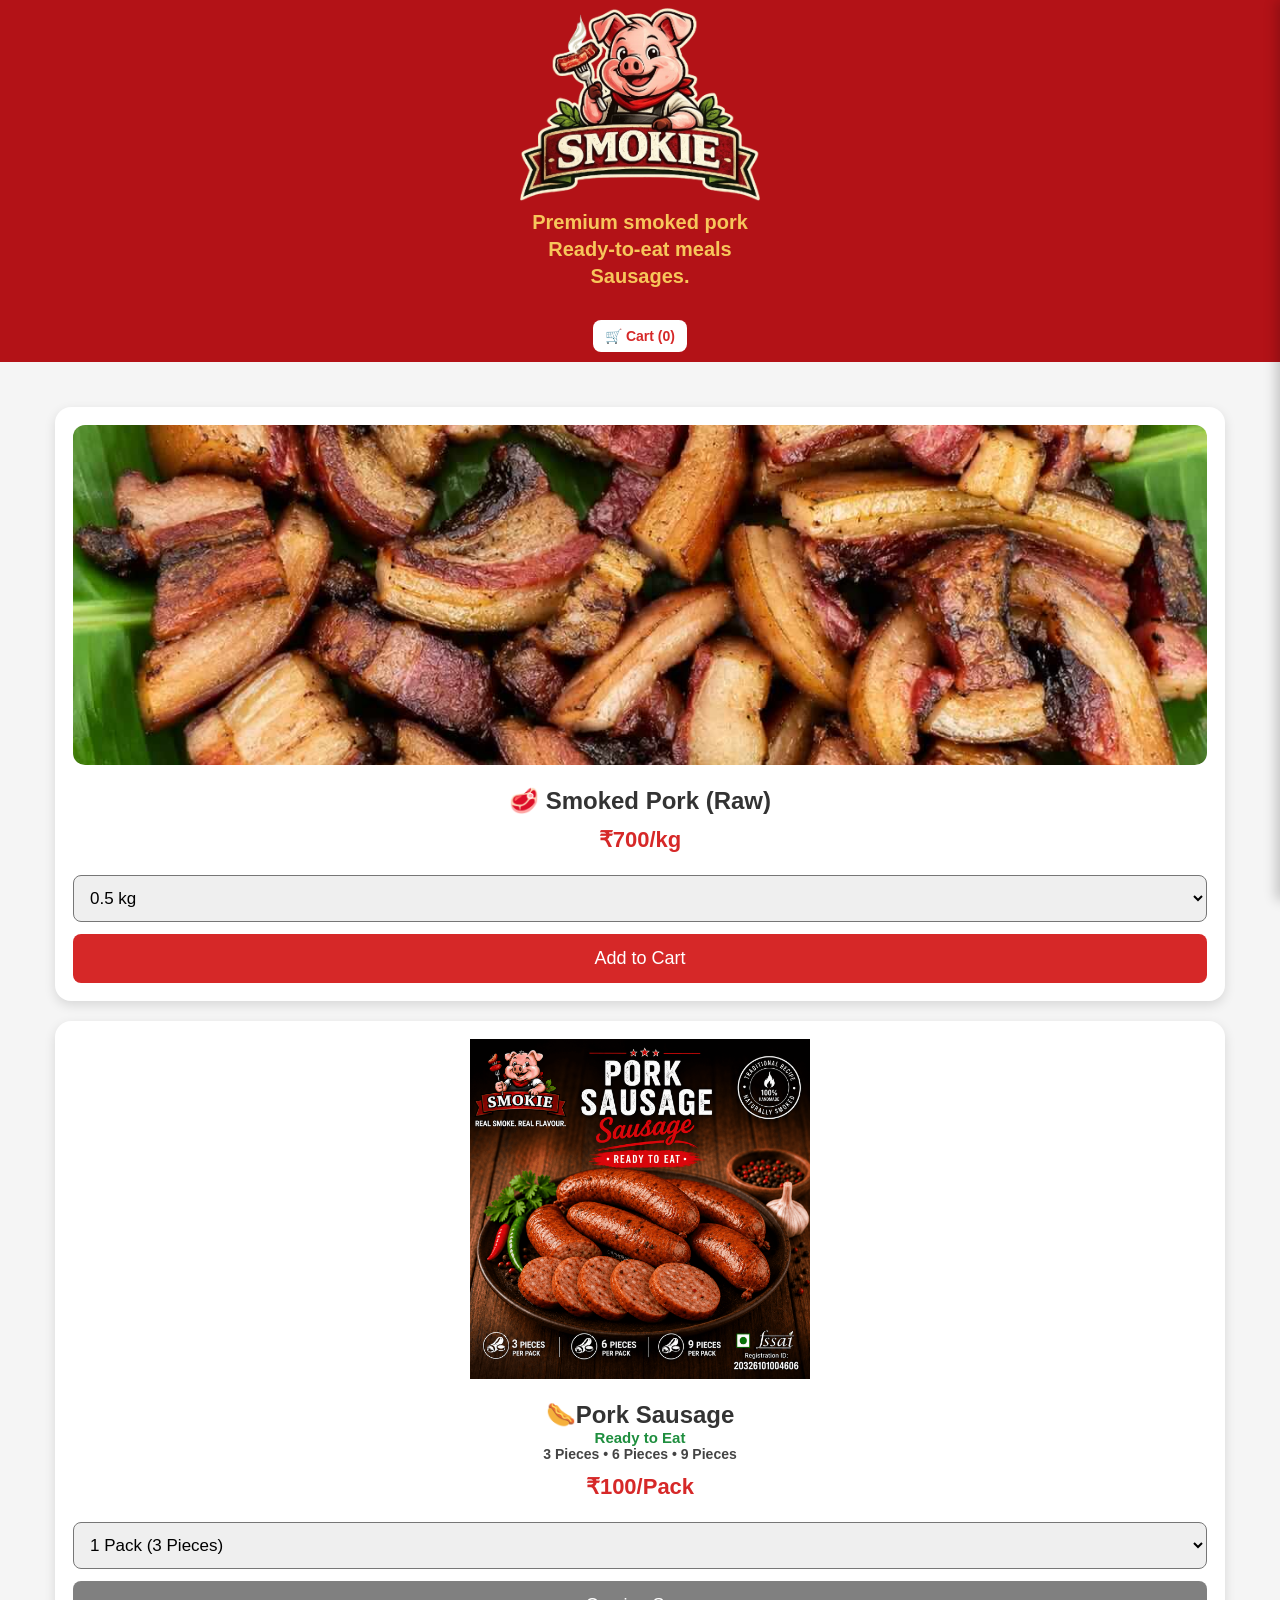
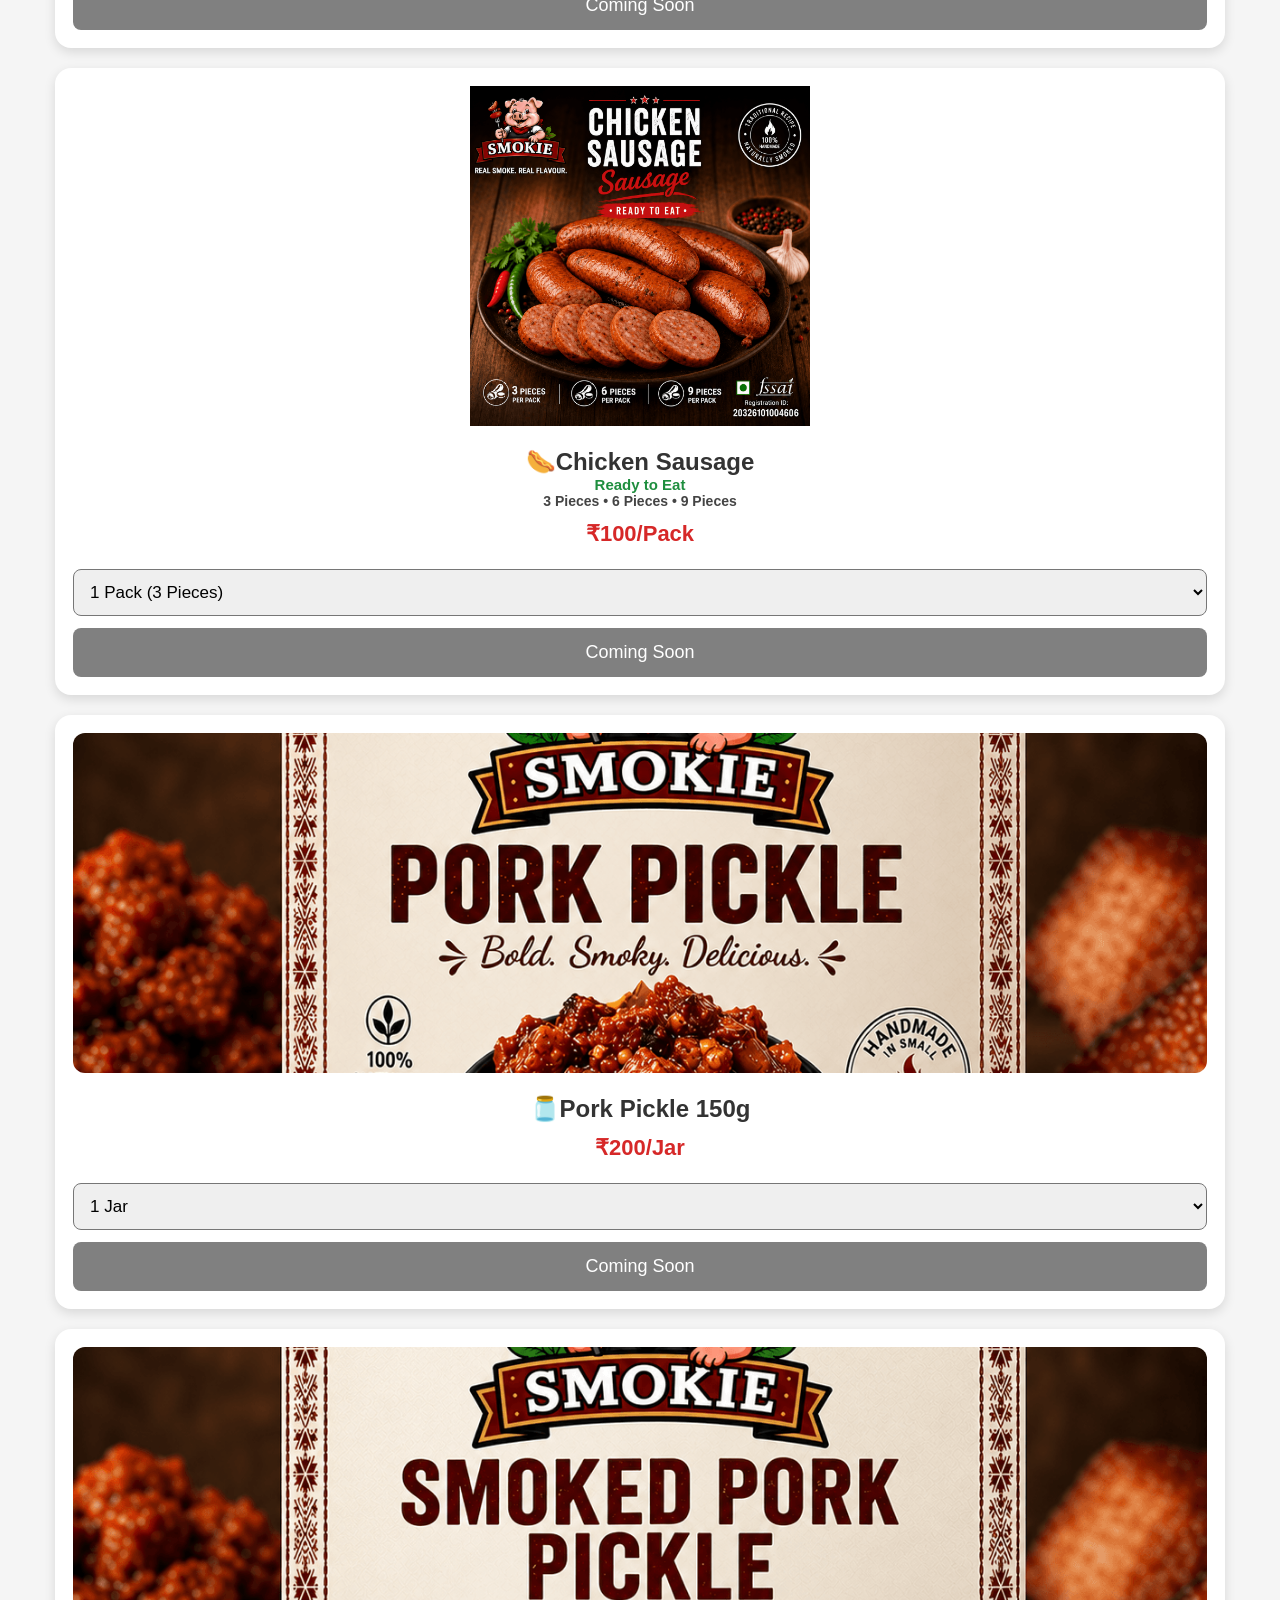
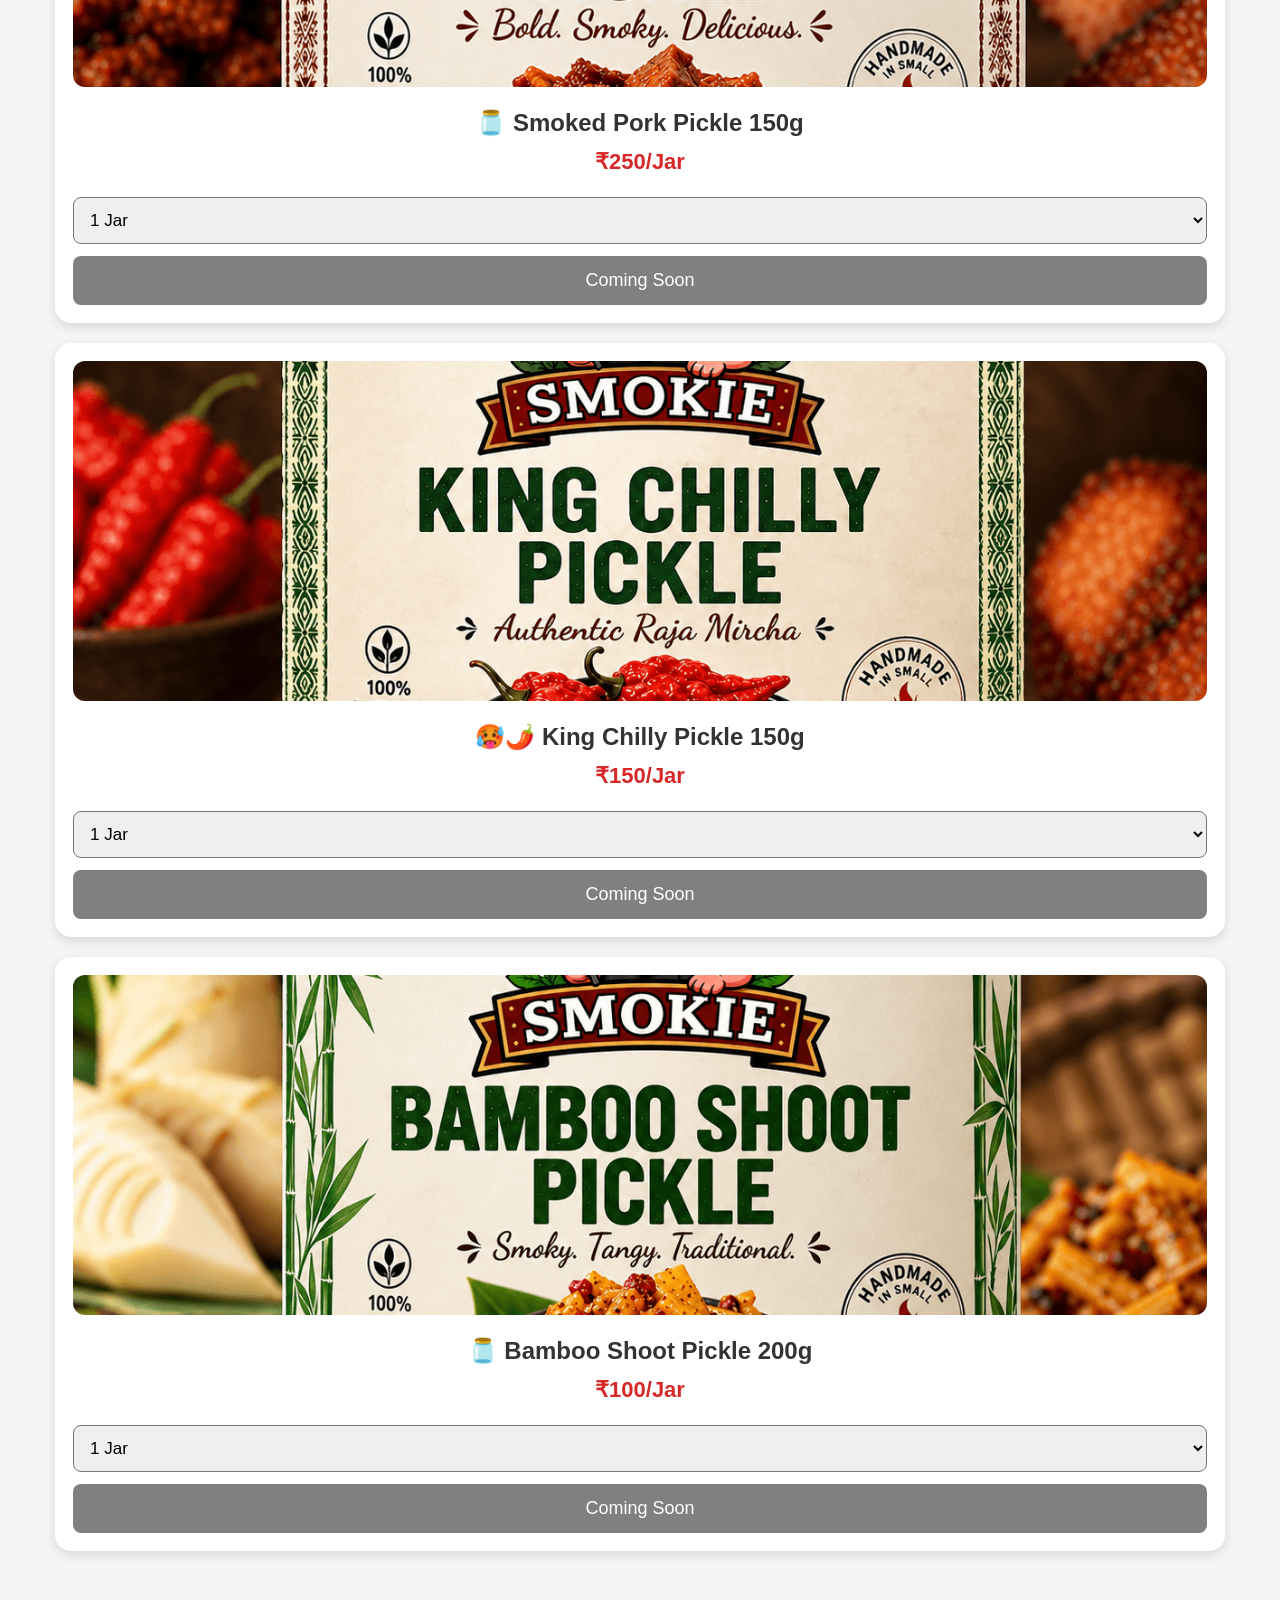
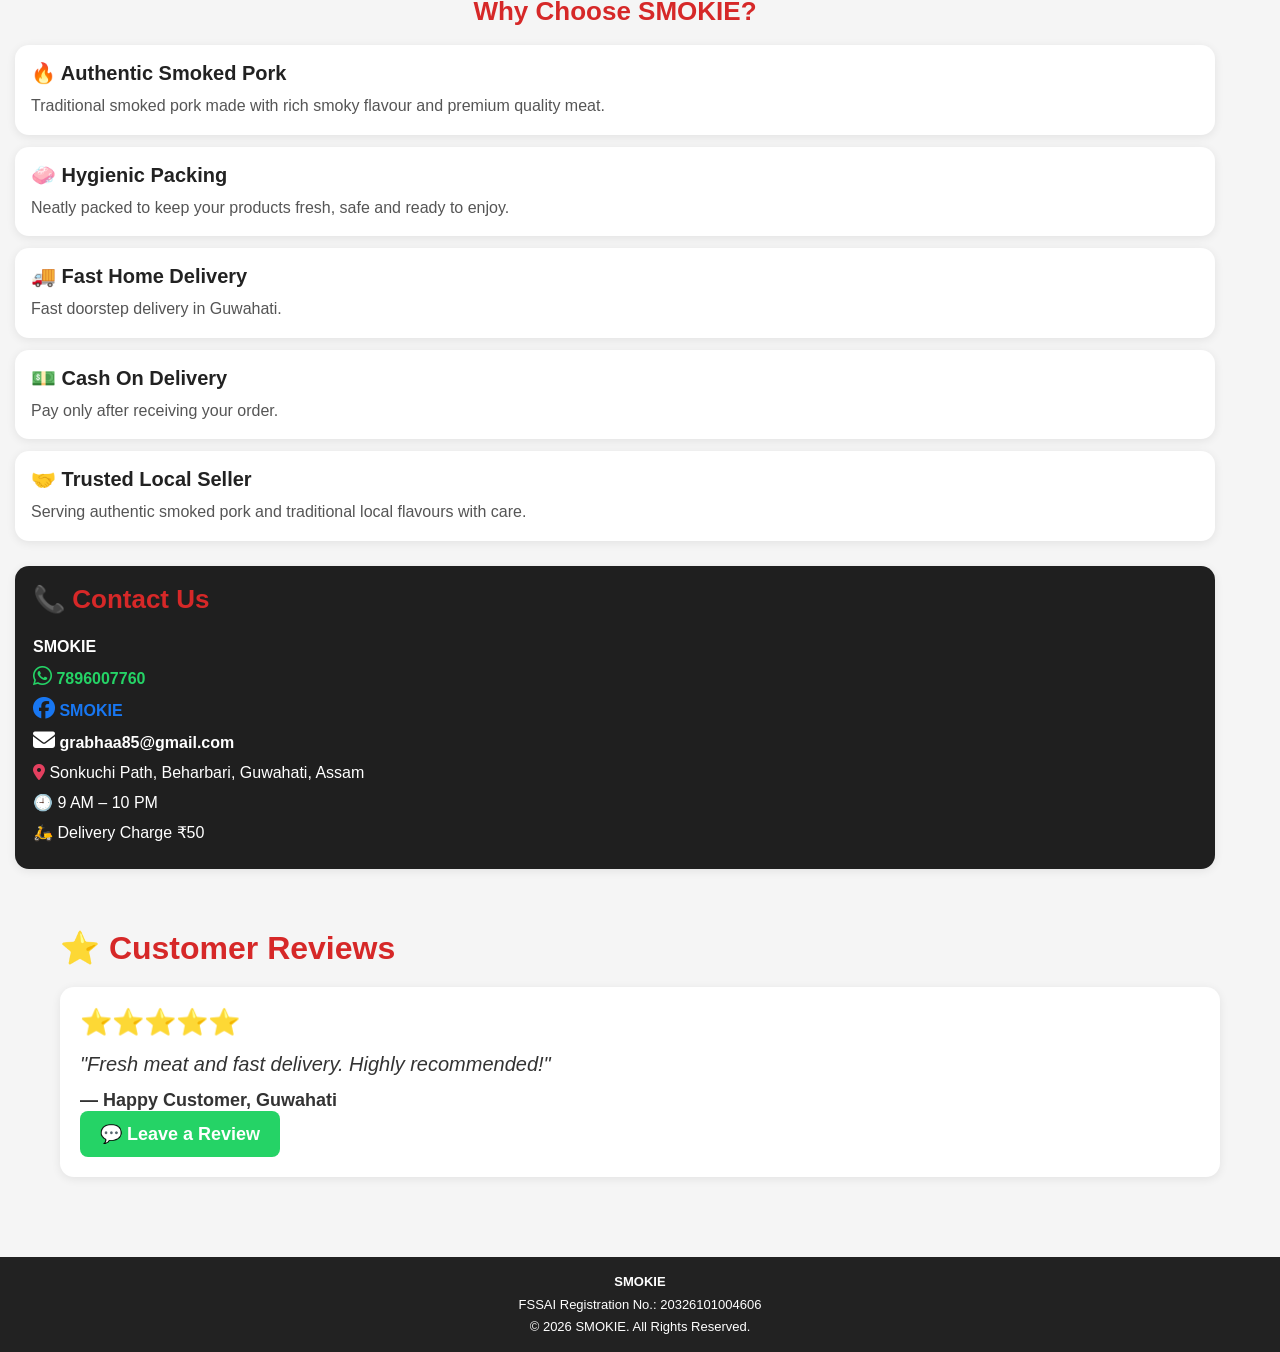
==== commit c07fc8ca: "Update Guwahati location icon" ====
--- a/guwahati/index.html
+++ b/guwahati/index.html
@@ -156,7 +156,7 @@
   </a>
 </p>
 
-<p><i class="fas fa-map-marker-alt" style="color:#E4405F;"></i> Sonkuchi Path, Behartbari, Guwahati, Assam</p>
+<p><i class="fas fa-map-marker-alt" style="color:#E4405F;"></i> Sonkuchi Path, Beharbari, Guwahati, Assam</p>
 
 <p>🕘 9 AM – 10 PM</p>
 
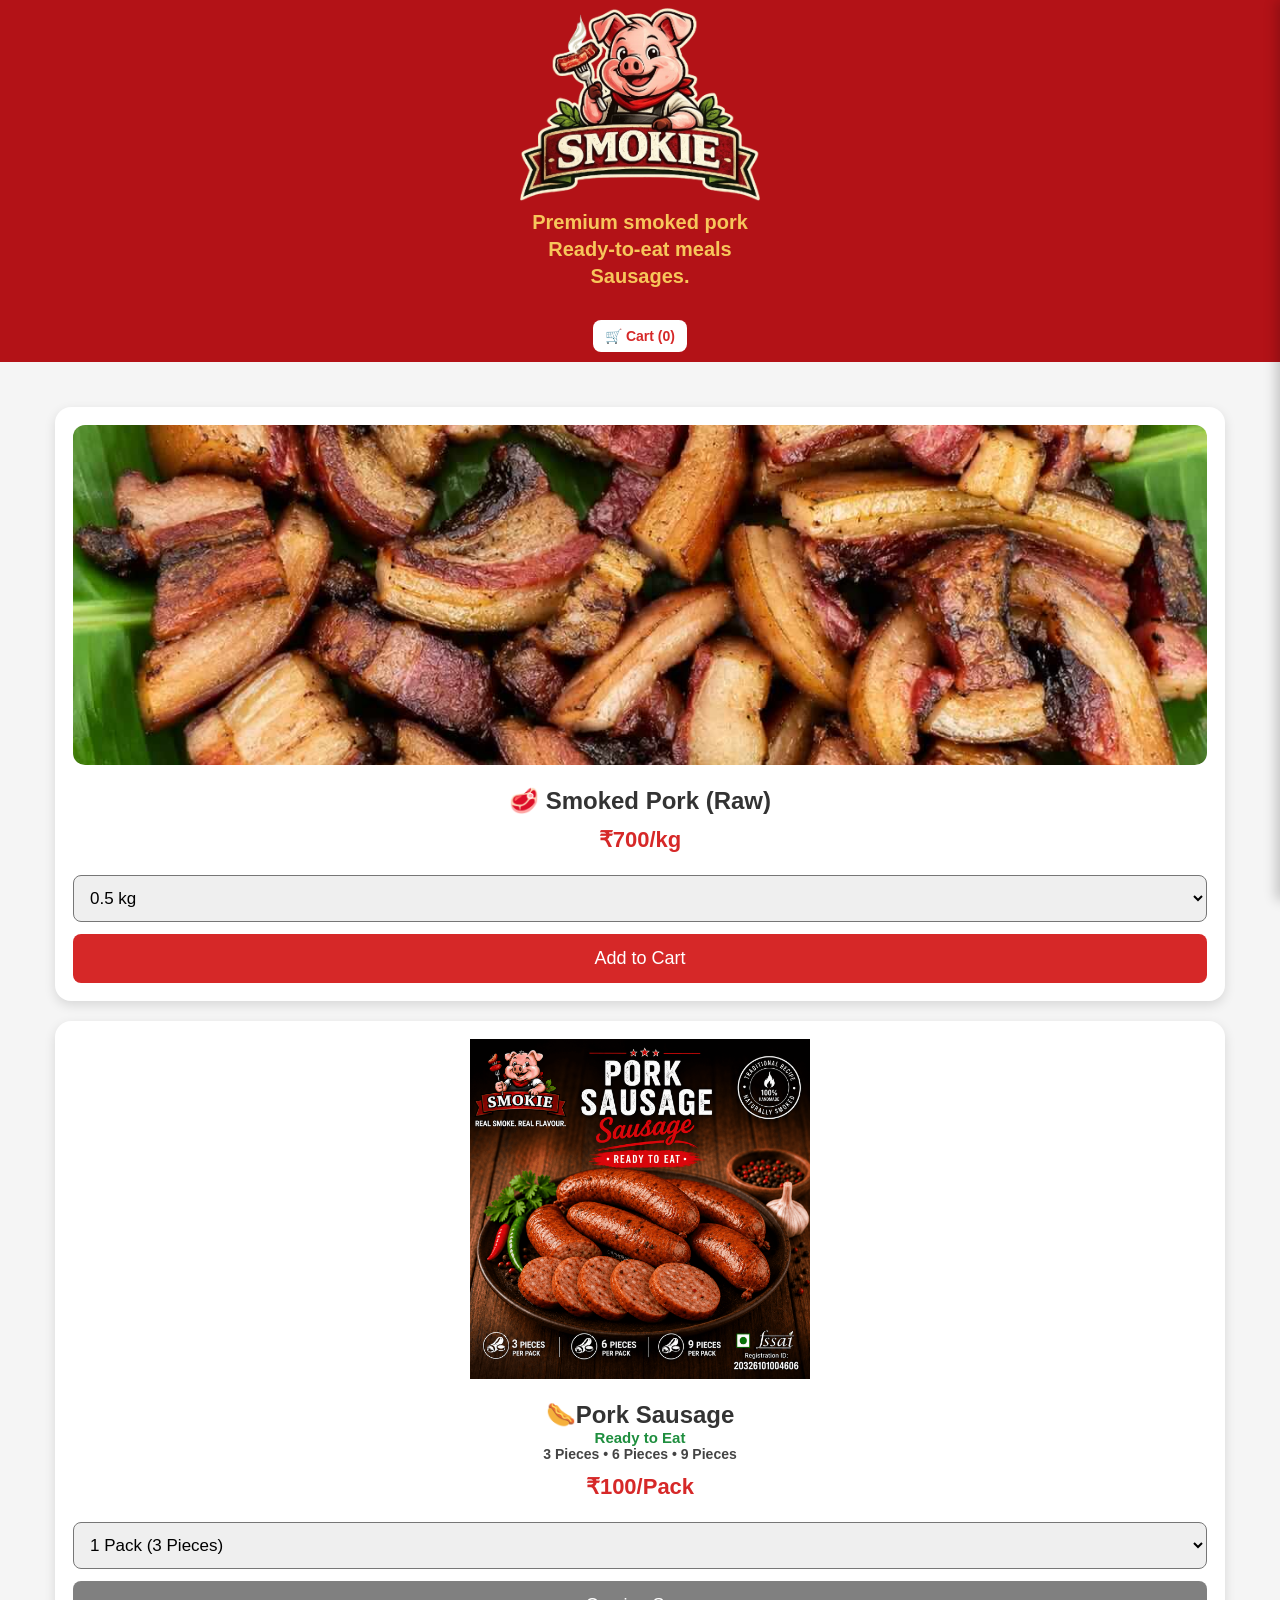
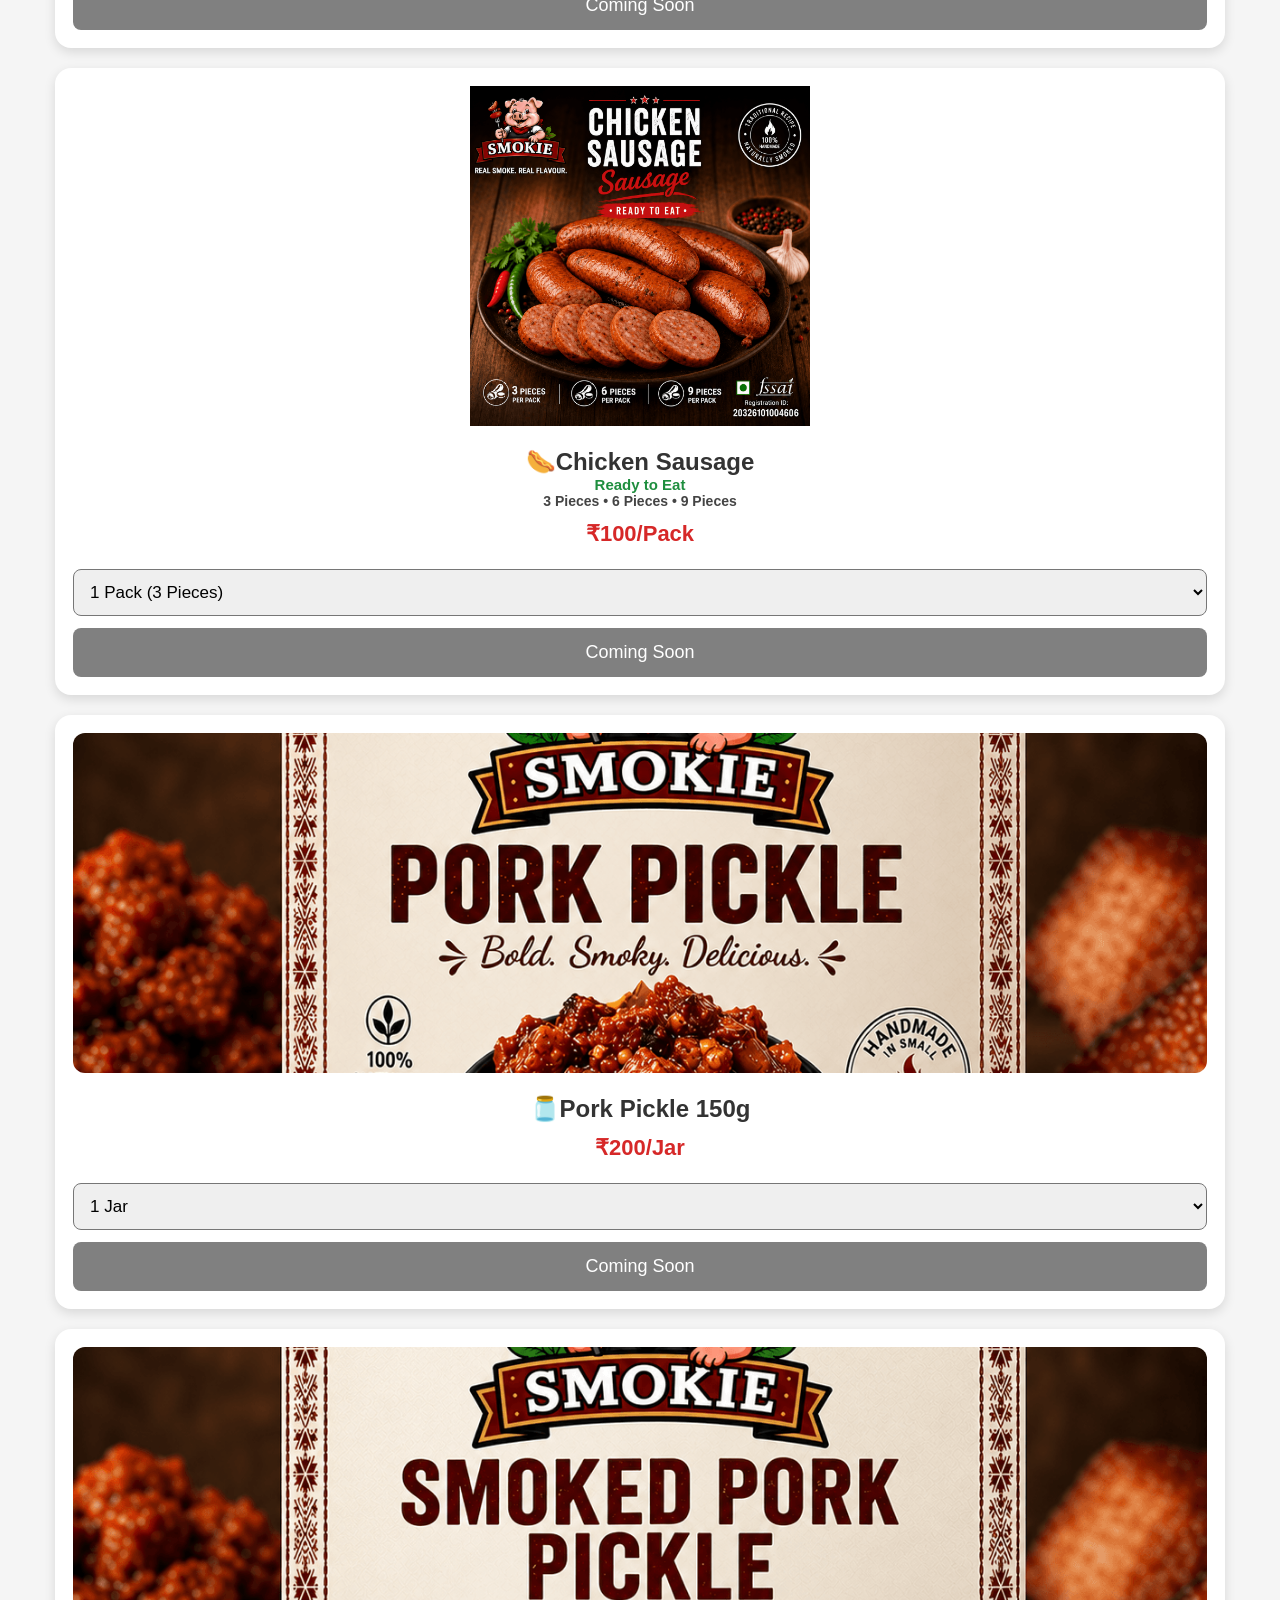
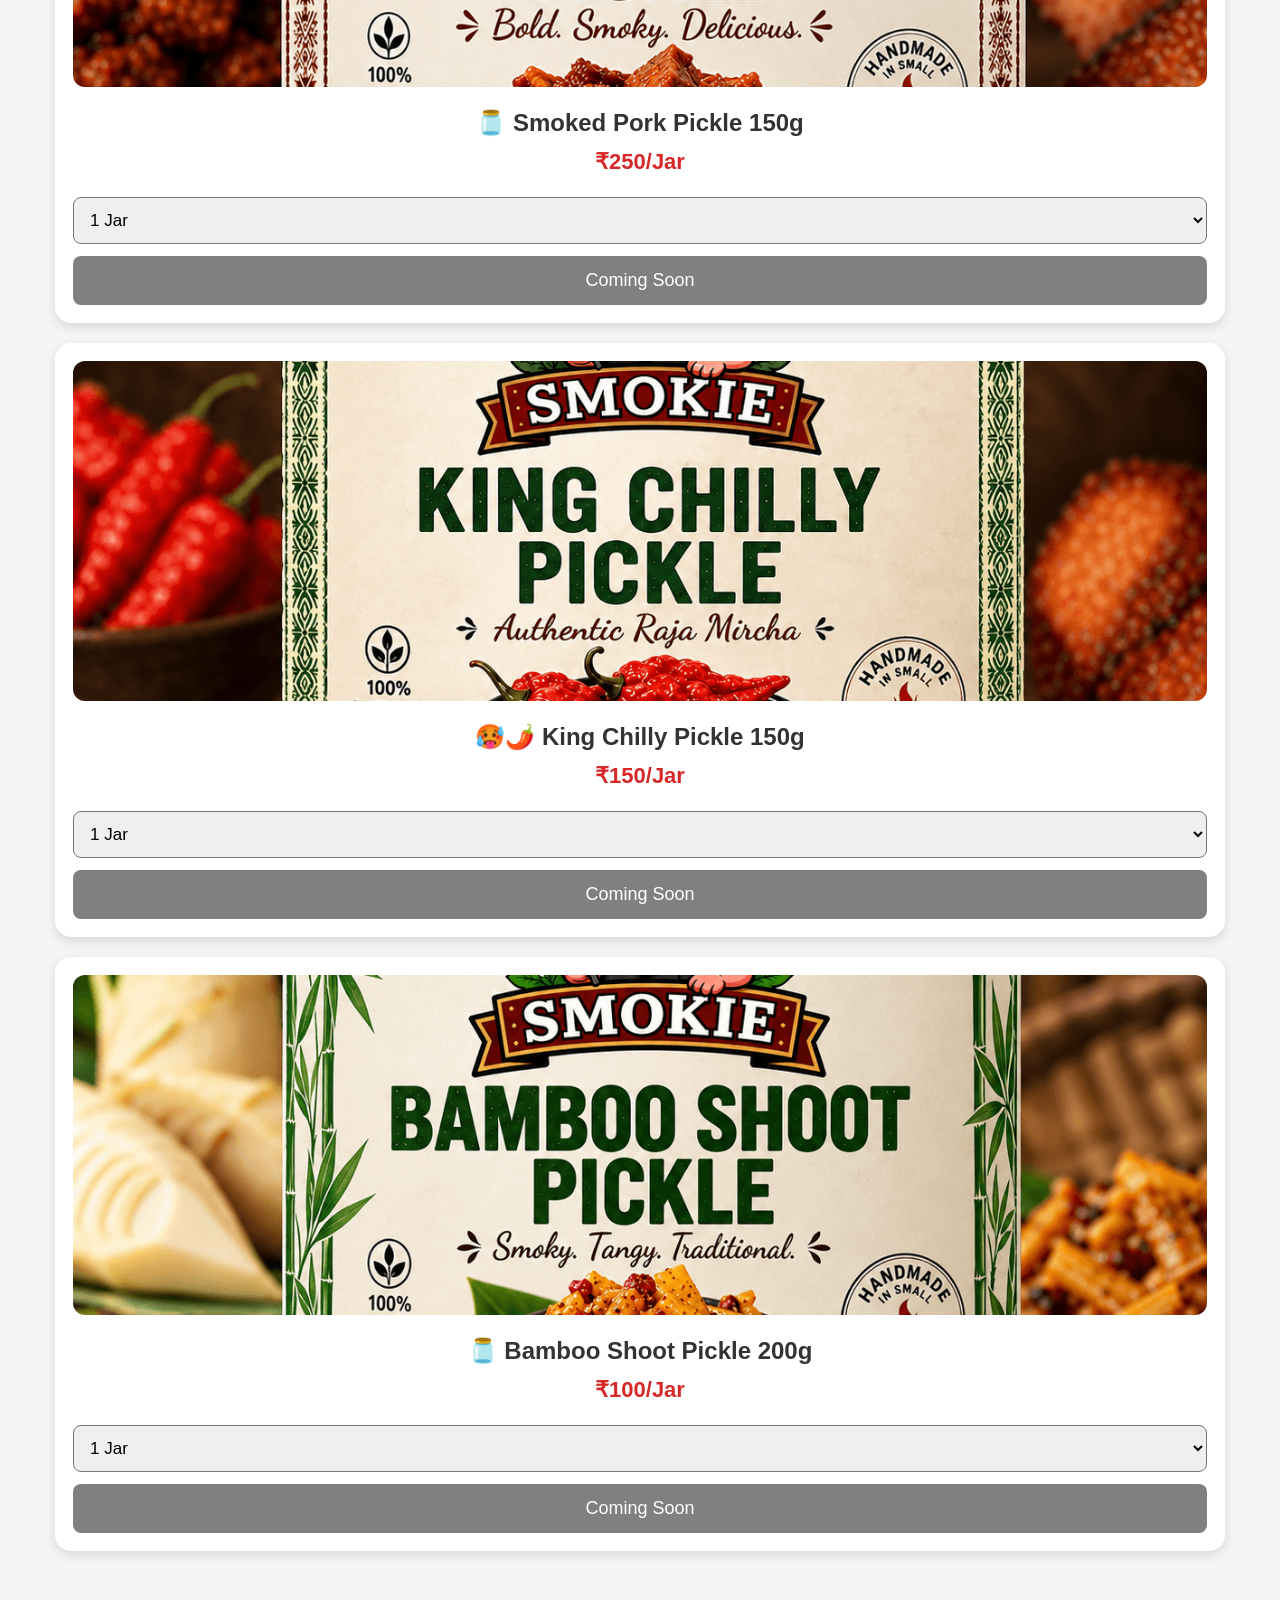
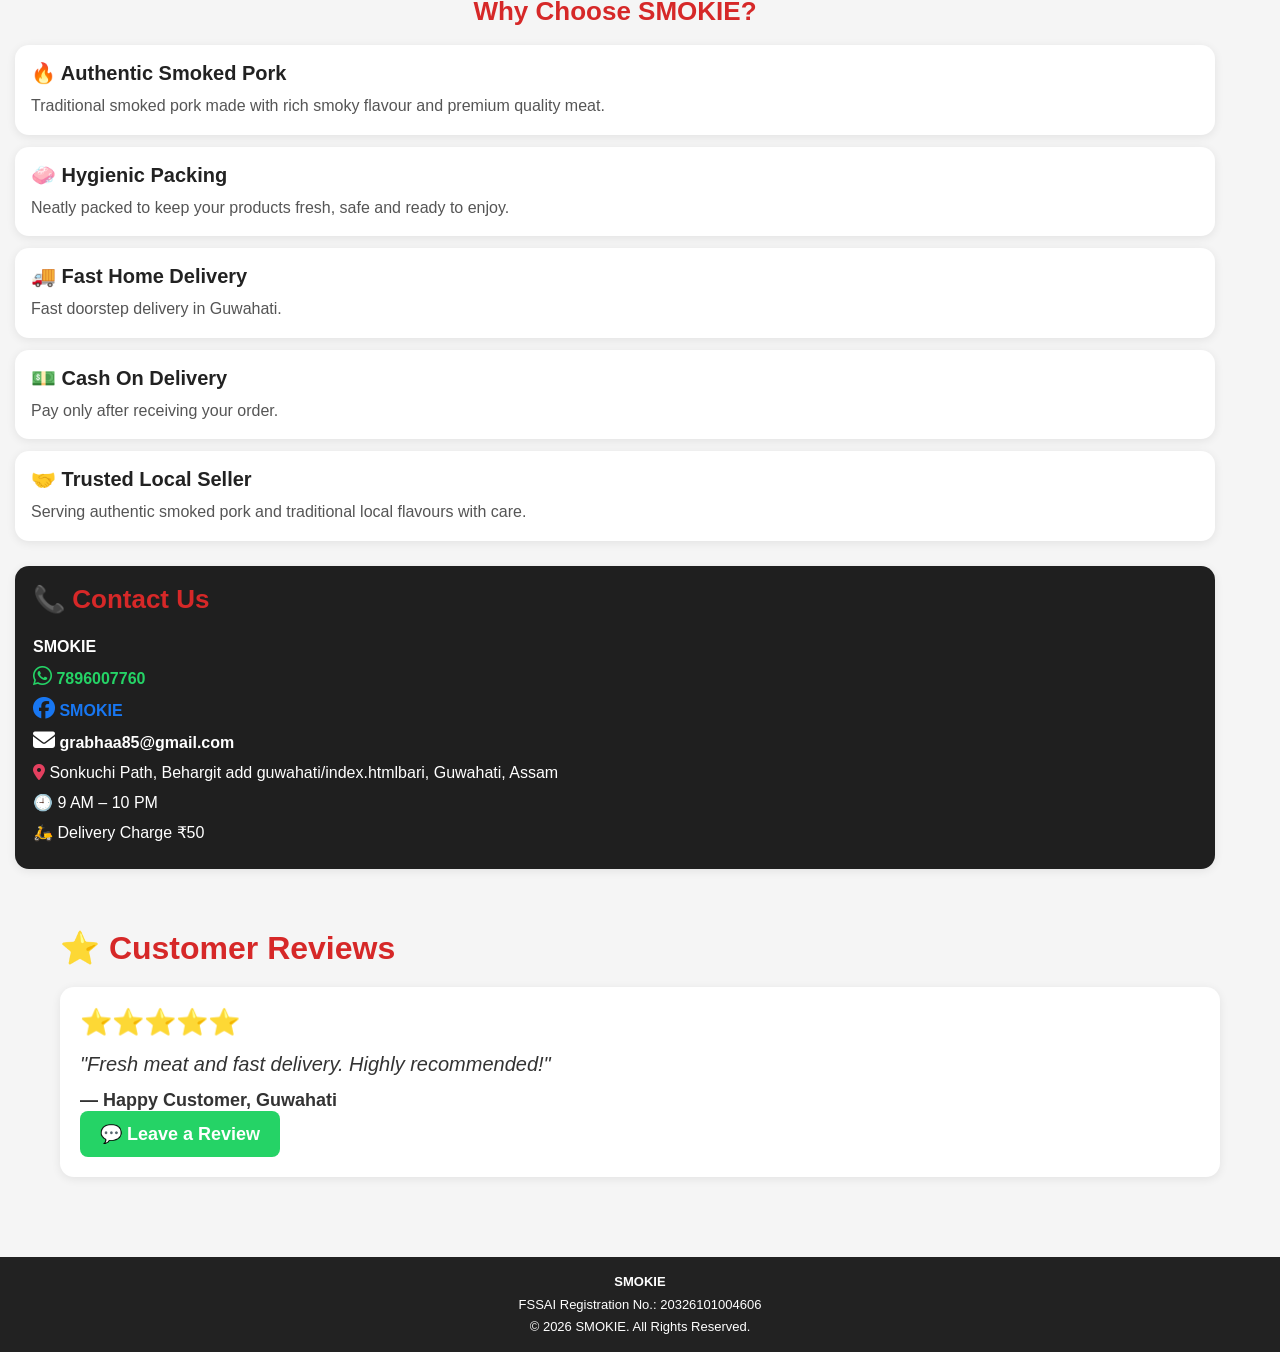
==== commit c4fb9c22: "Update Guwahati contact email" ====
--- a/guwahati/index.html
+++ b/guwahati/index.html
@@ -150,13 +150,13 @@
 </p>
 
 <p>
-  <a href="mailto:grabhaa85@gmail.com"
+  <a href="mailto:smokie.co.in@gmail.com"
      style="color:#FFFFFF; text-decoration:none; font-weight:600;">
     <i class="fas fa-envelope" style="font-size:22px;"></i> grabhaa85@gmail.com
   </a>
 </p>
 
-<p><i class="fas fa-map-marker-alt" style="color:#E4405F;"></i> Sonkuchi Path, Beharbari, Guwahati, Assam</p>
+<p><i class="fas fa-map-marker-alt" style="color:#E4405F;"></i> Sonkuchi Path, Behargit add guwahati/index.htmlbari, Guwahati, Assam</p>
 
 <p>🕘 9 AM – 10 PM</p>
 
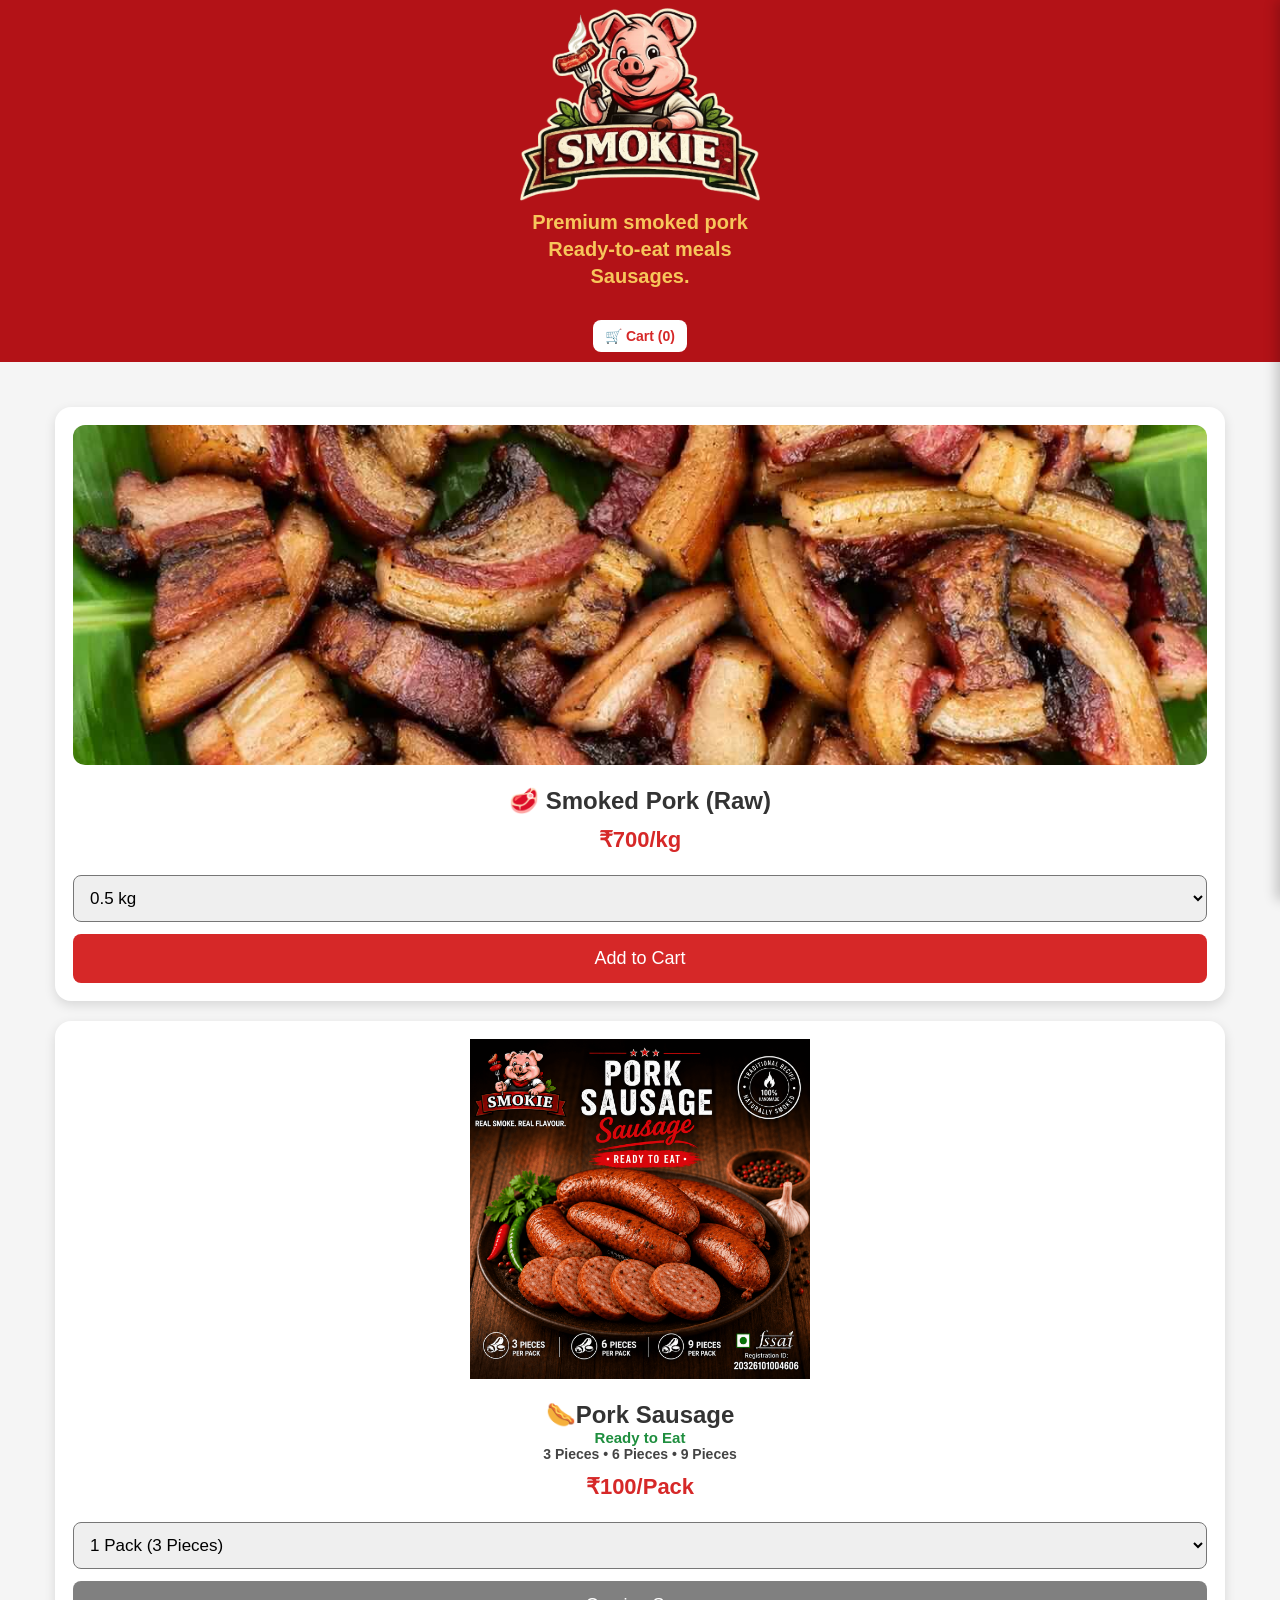
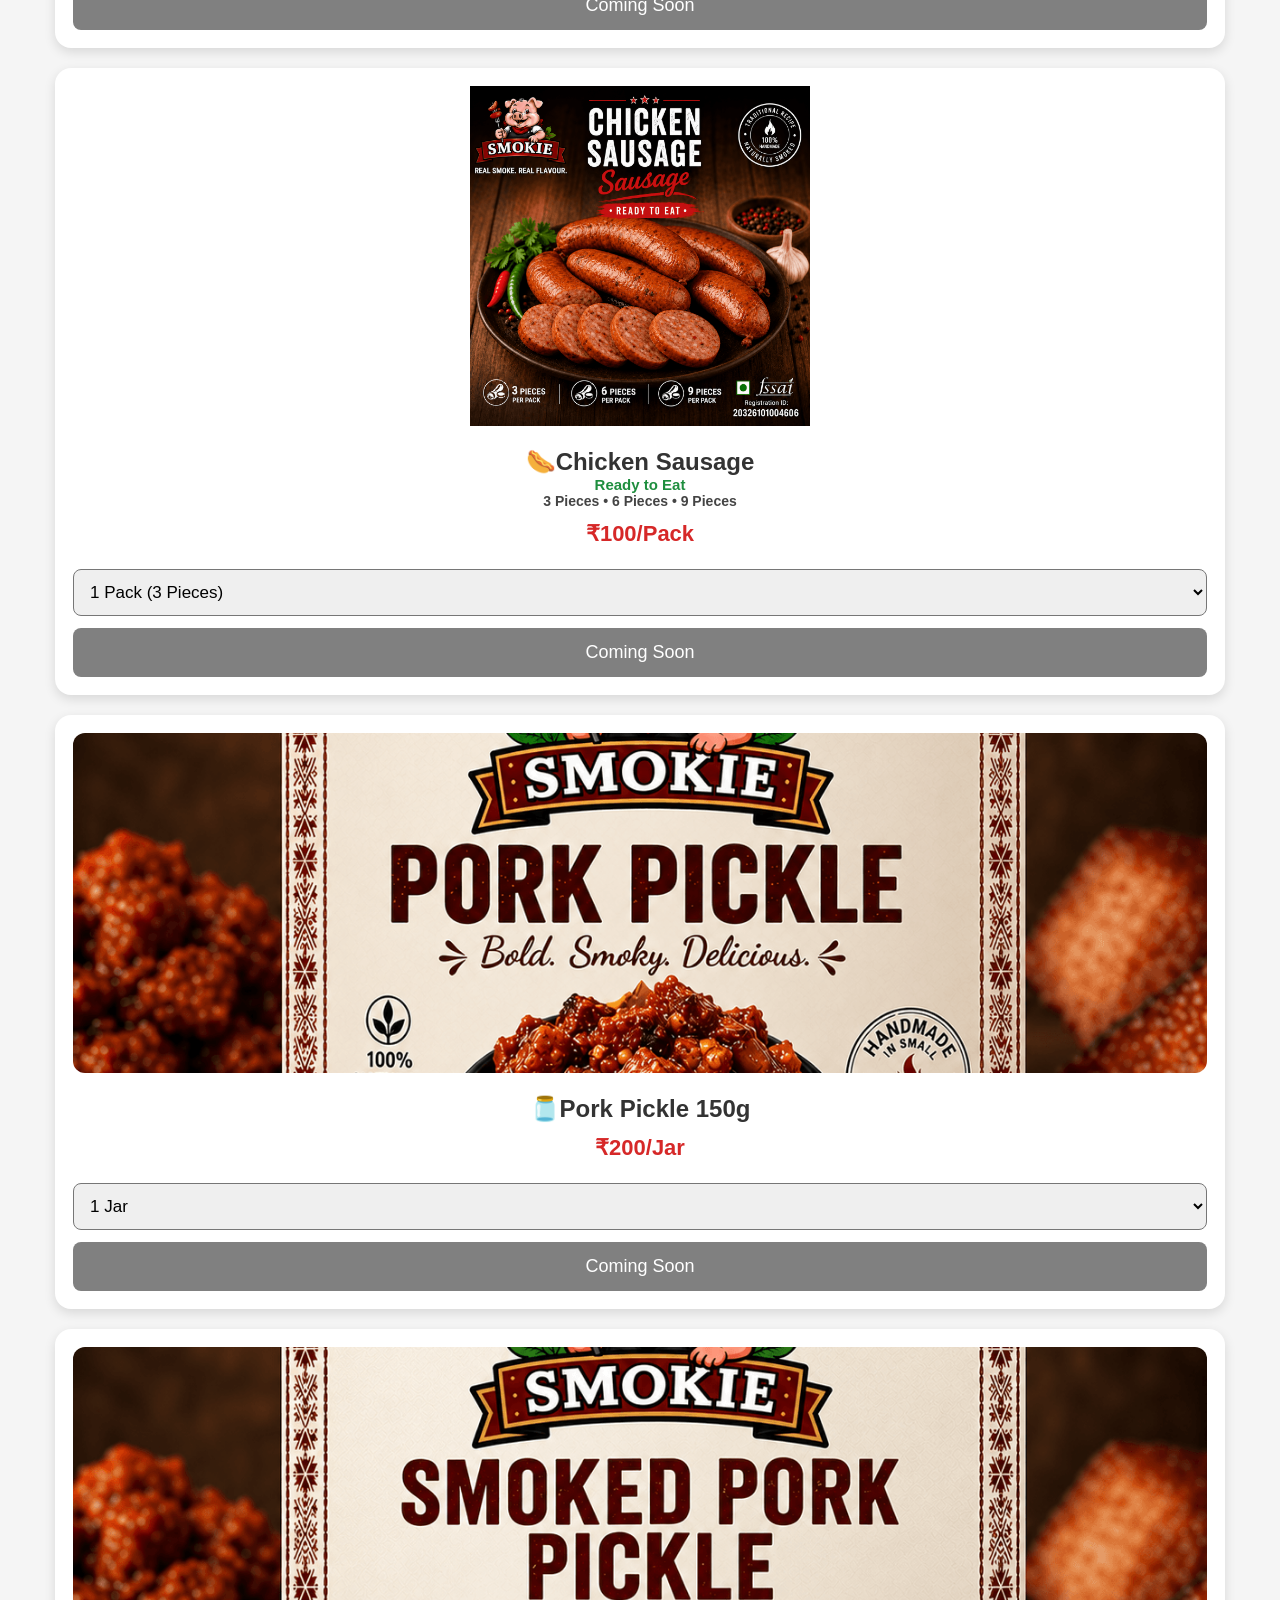
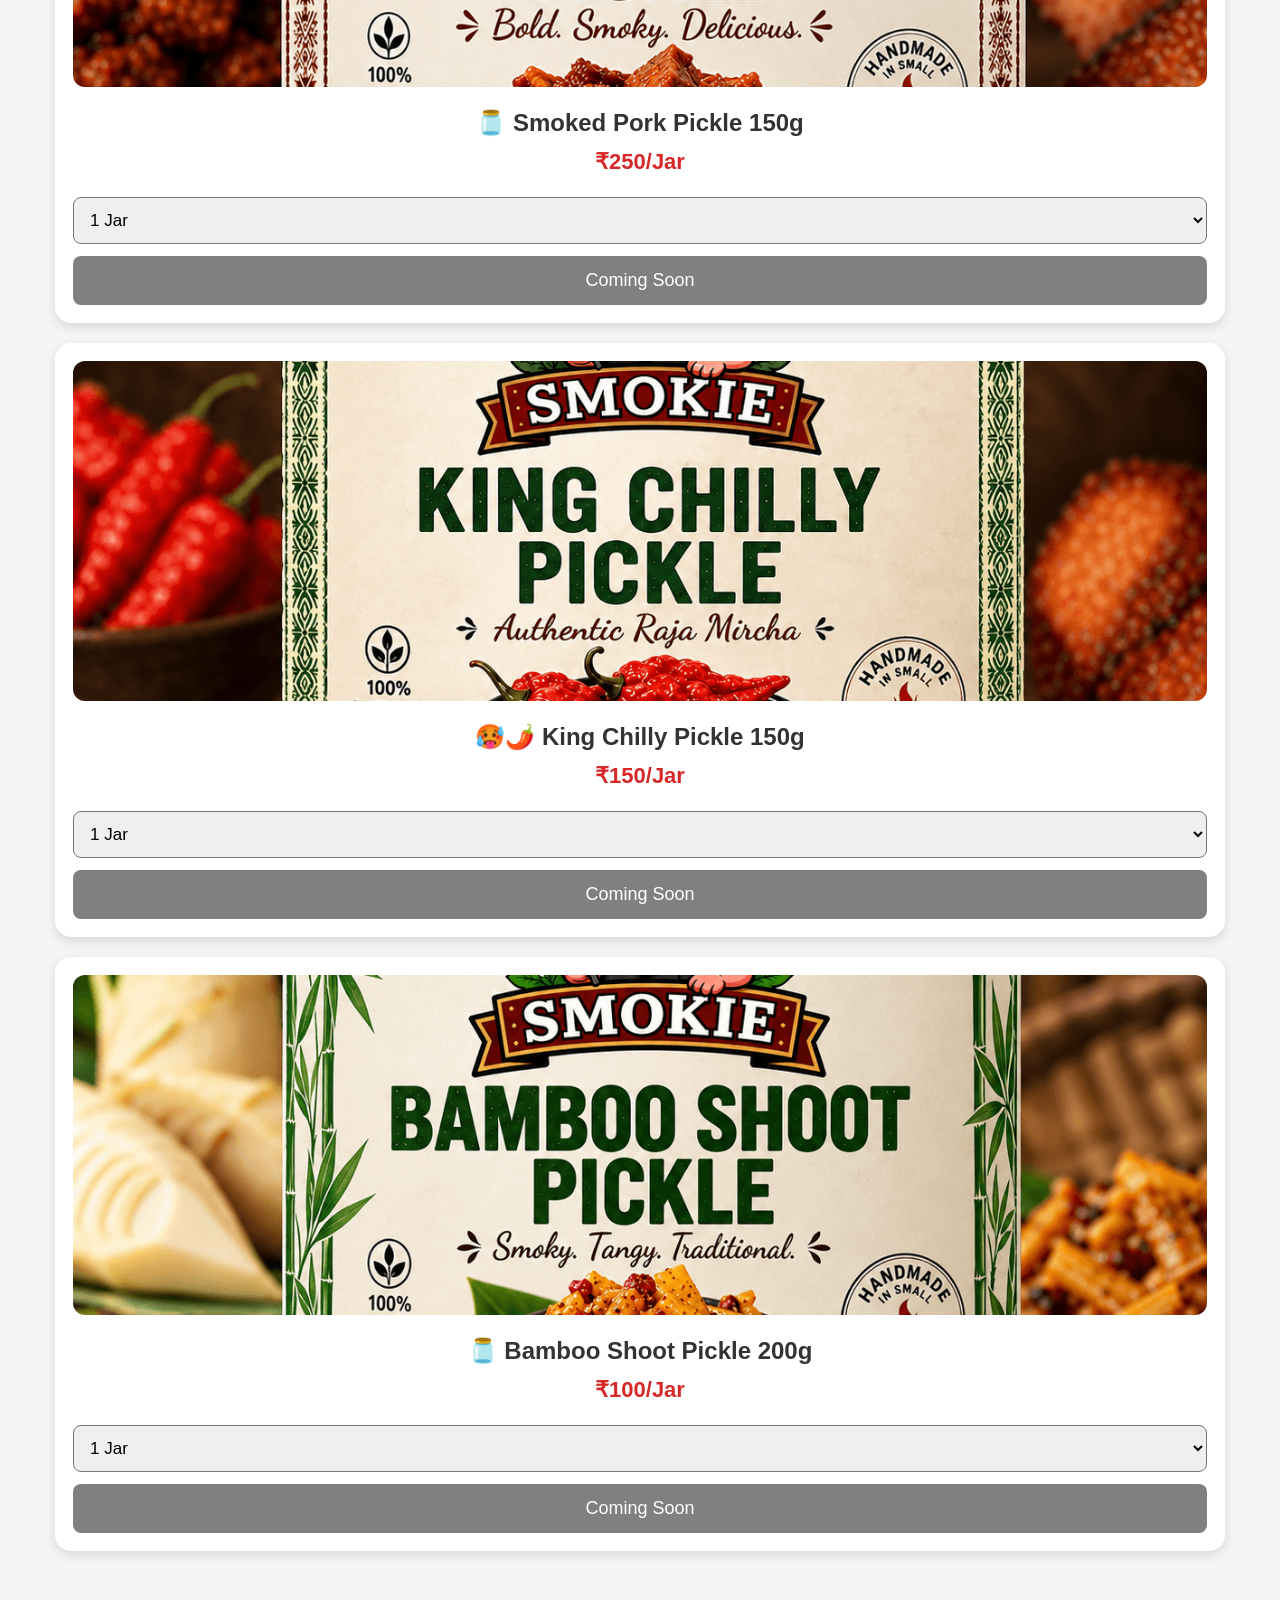
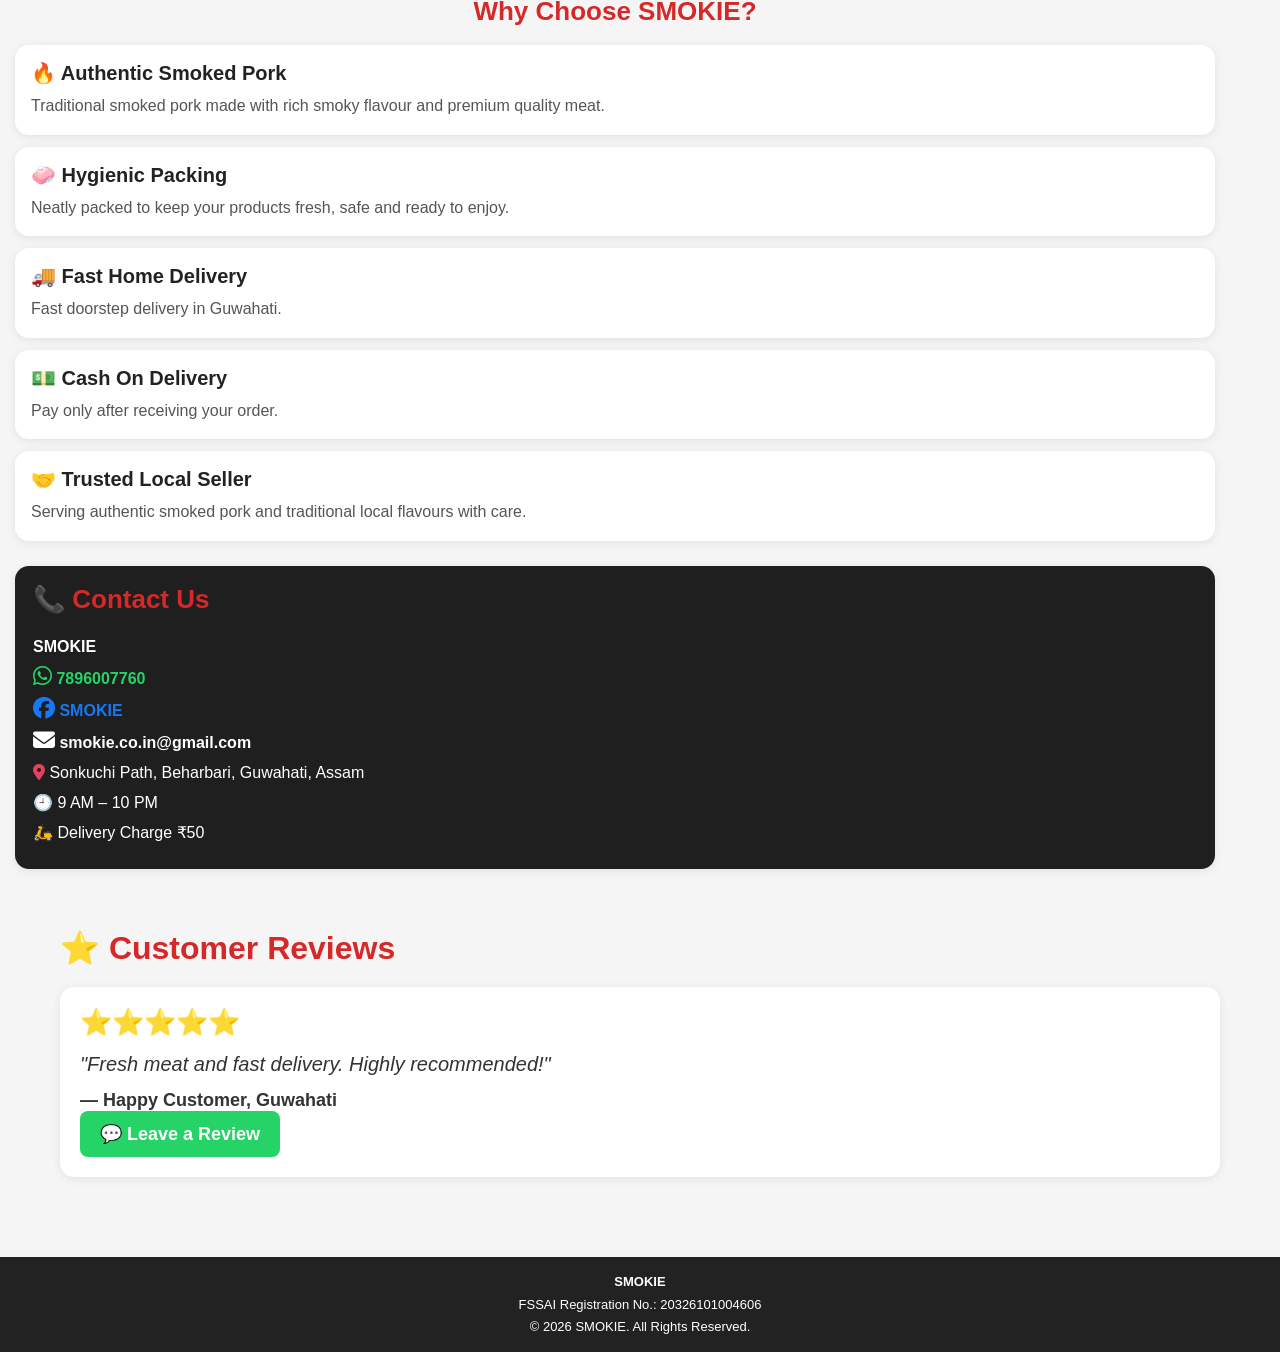
==== commit b104a3fa: "Fix Guwahati address" ====
--- a/guwahati/index.html
+++ b/guwahati/index.html
@@ -152,11 +152,11 @@
 <p>
   <a href="mailto:smokie.co.in@gmail.com"
      style="color:#FFFFFF; text-decoration:none; font-weight:600;">
-    <i class="fas fa-envelope" style="font-size:22px;"></i> grabhaa85@gmail.com
+    <i class="fas fa-envelope" style="font-size:22px;"></i> smokie.co.in@gmail.com
   </a>
 </p>
 
-<p><i class="fas fa-map-marker-alt" style="color:#E4405F;"></i> Sonkuchi Path, Behargit add guwahati/index.htmlbari, Guwahati, Assam</p>
+<p><i class="fas fa-map-marker-alt" style="color:#E4405F;"></i> Sonkuchi Path, Beharbari, Guwahati, Assam</p>
 
 <p>🕘 9 AM – 10 PM</p>
 
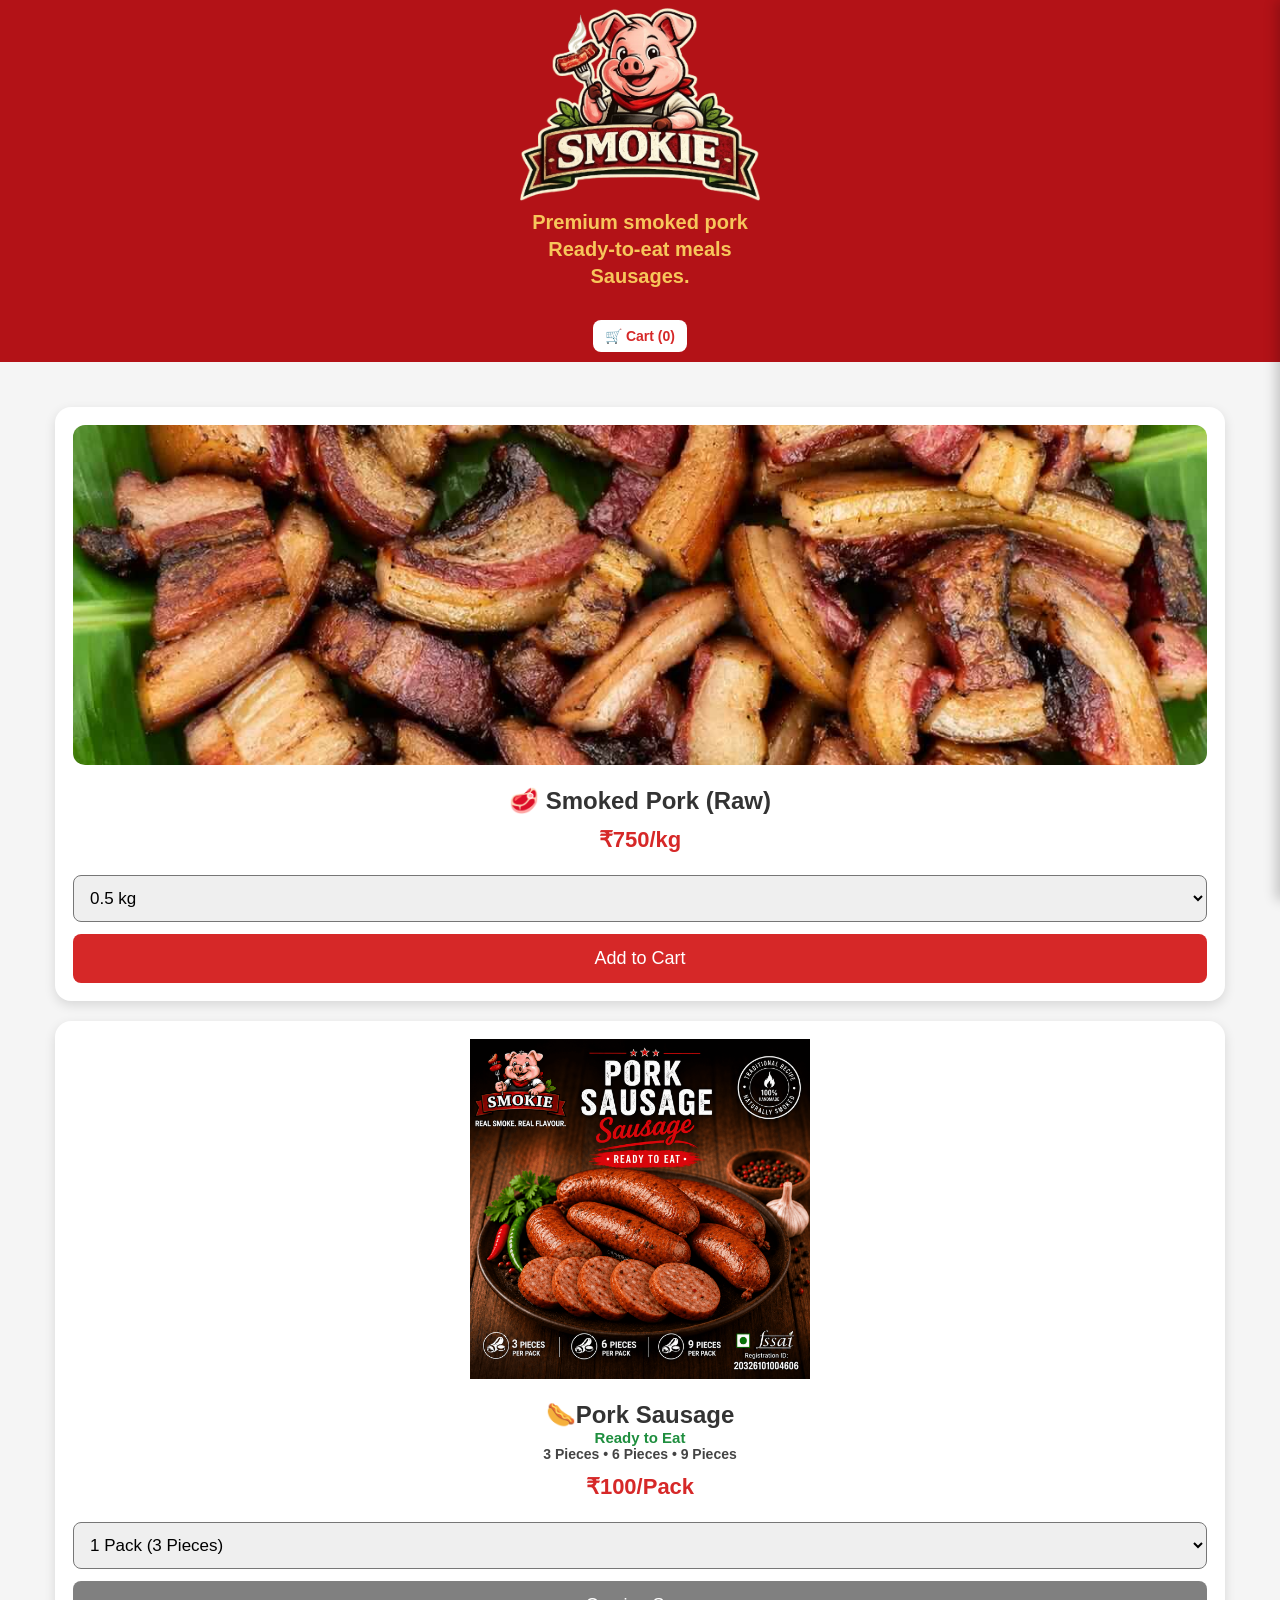
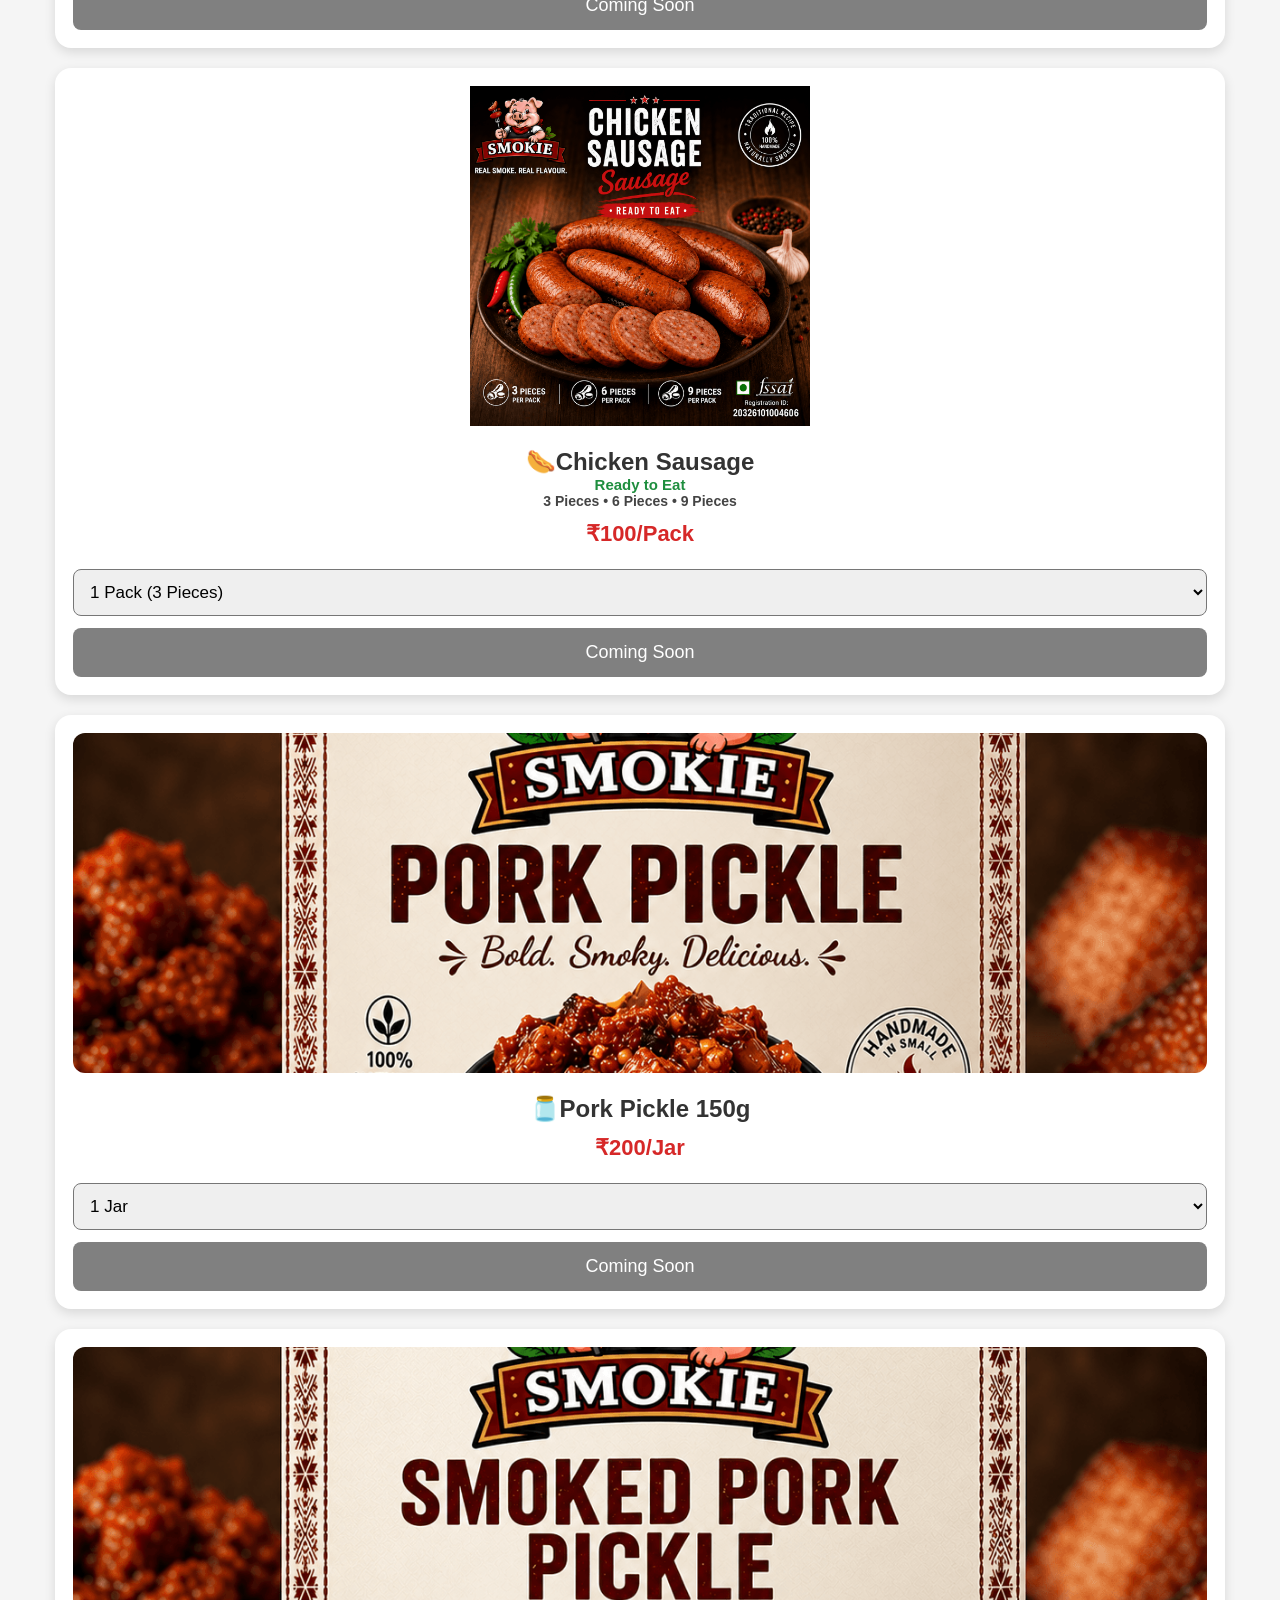
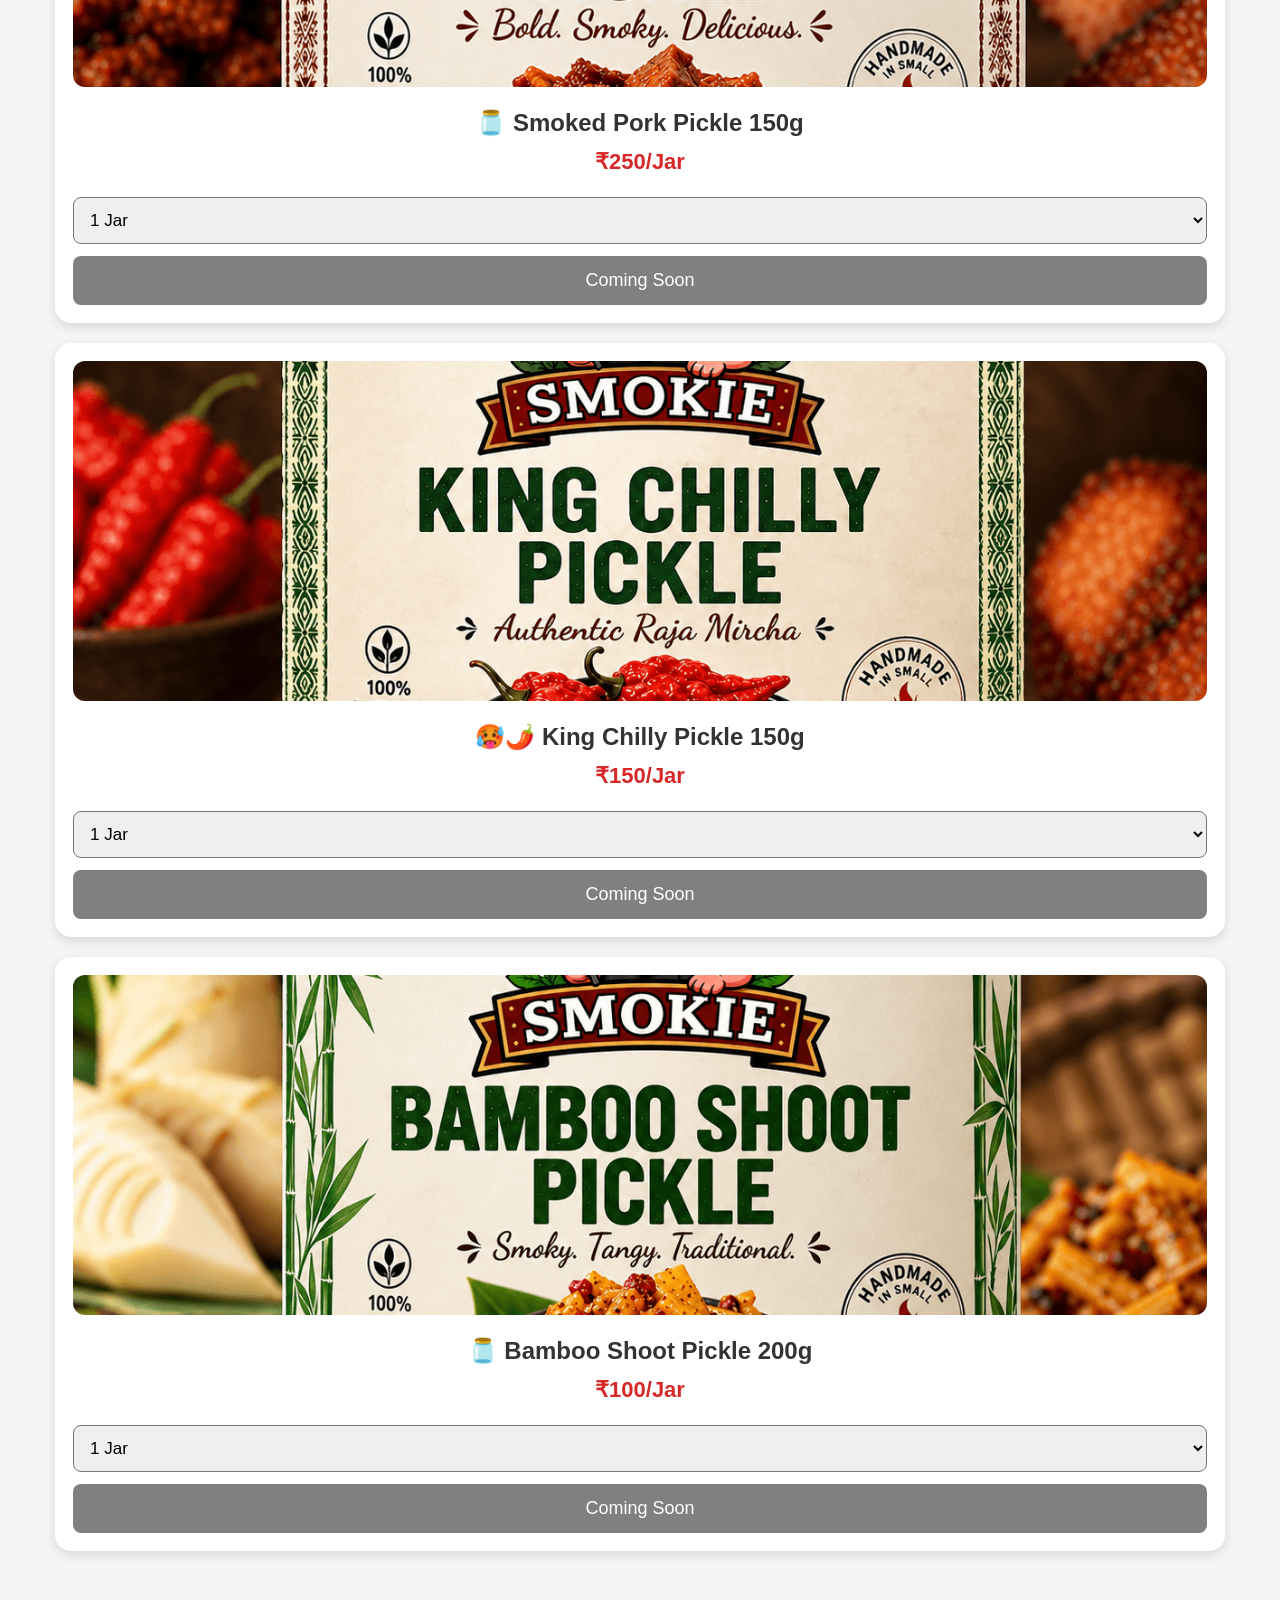
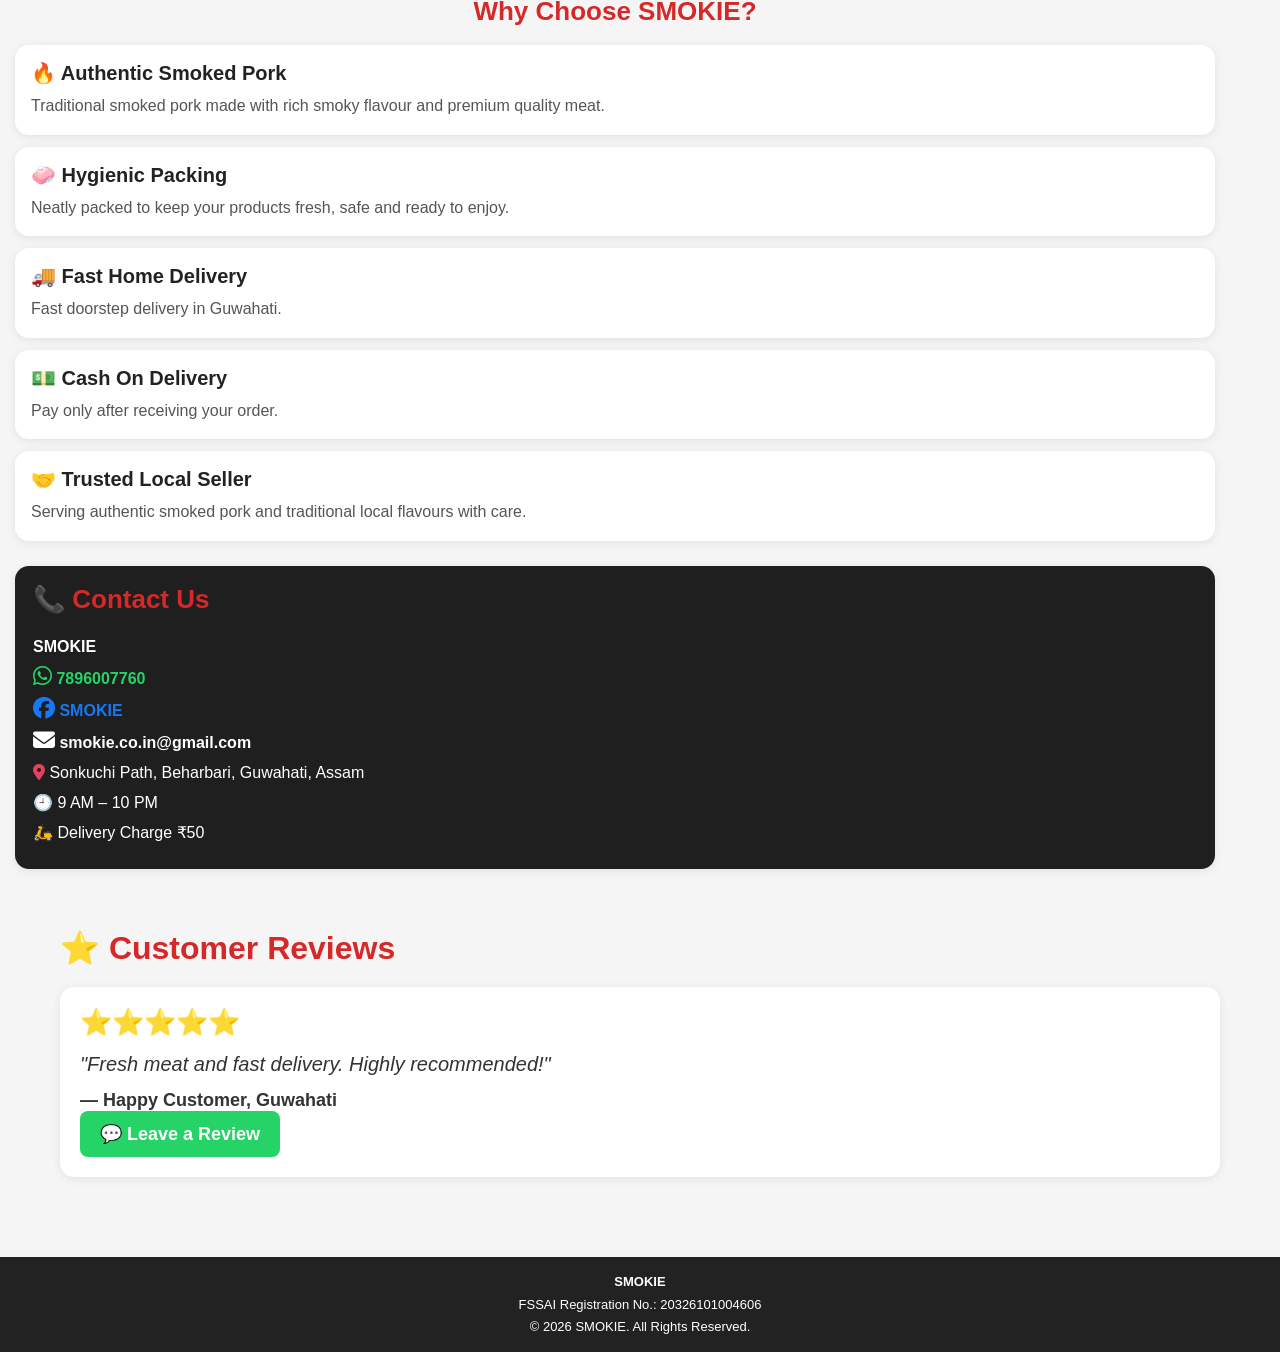
==== commit 2b2b1103: "Update Guwahati cart delivery display" ====
--- a/guwahati/index.html
+++ b/guwahati/index.html
@@ -56,10 +56,9 @@
 <div class="cart-summary-box">
 <p><strong>Items Total:</strong> ₹<span id="cartTotal">0</span></p>
 
-<p><strong>Delivery Charge:</strong> ₹50</p>
+<p><strong>Delivery Charges:</strong> Apply based on distance</p>
 
-<p><strong>Grand Total:</strong> ₹<span id="grandTotal">20</span></p>
-
+<p><strong>Grand Total:</strong> ₹<span id="grandTotal">0</span></p>
 </div>
 
 <hr>
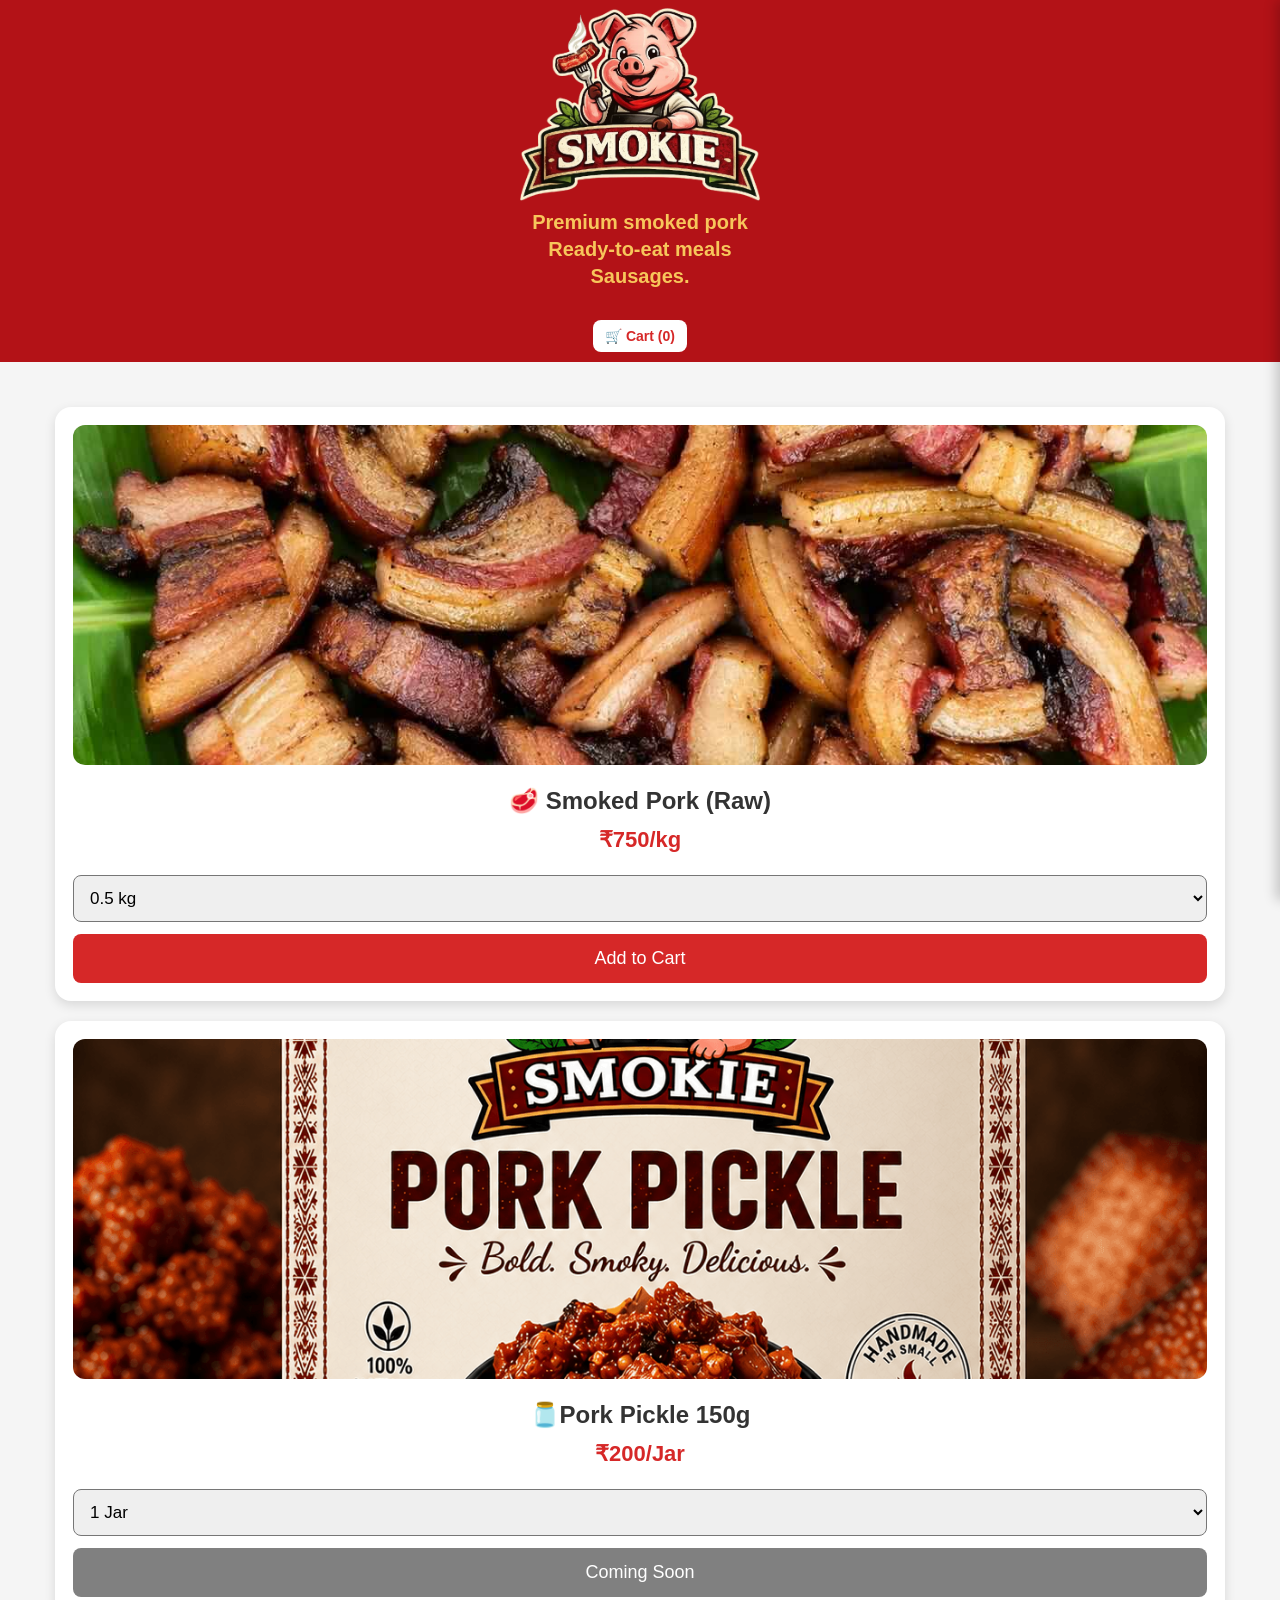
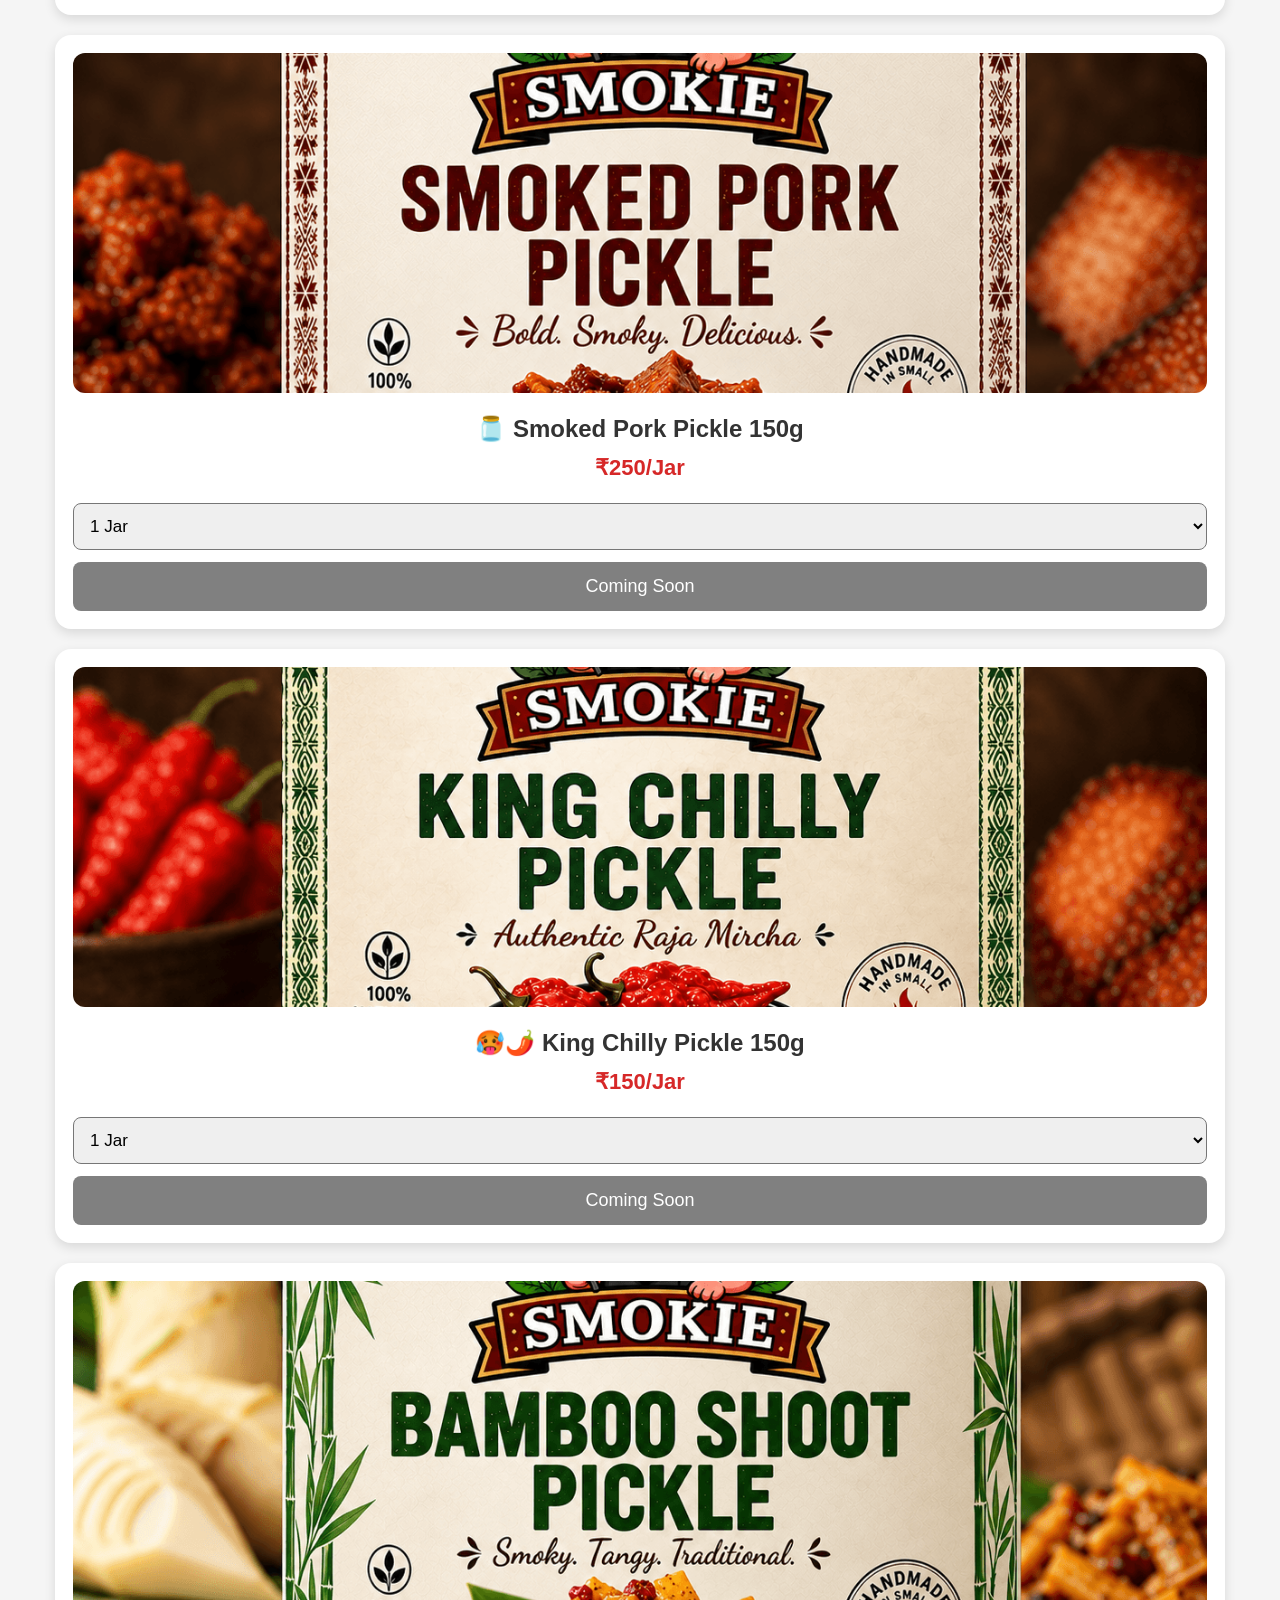
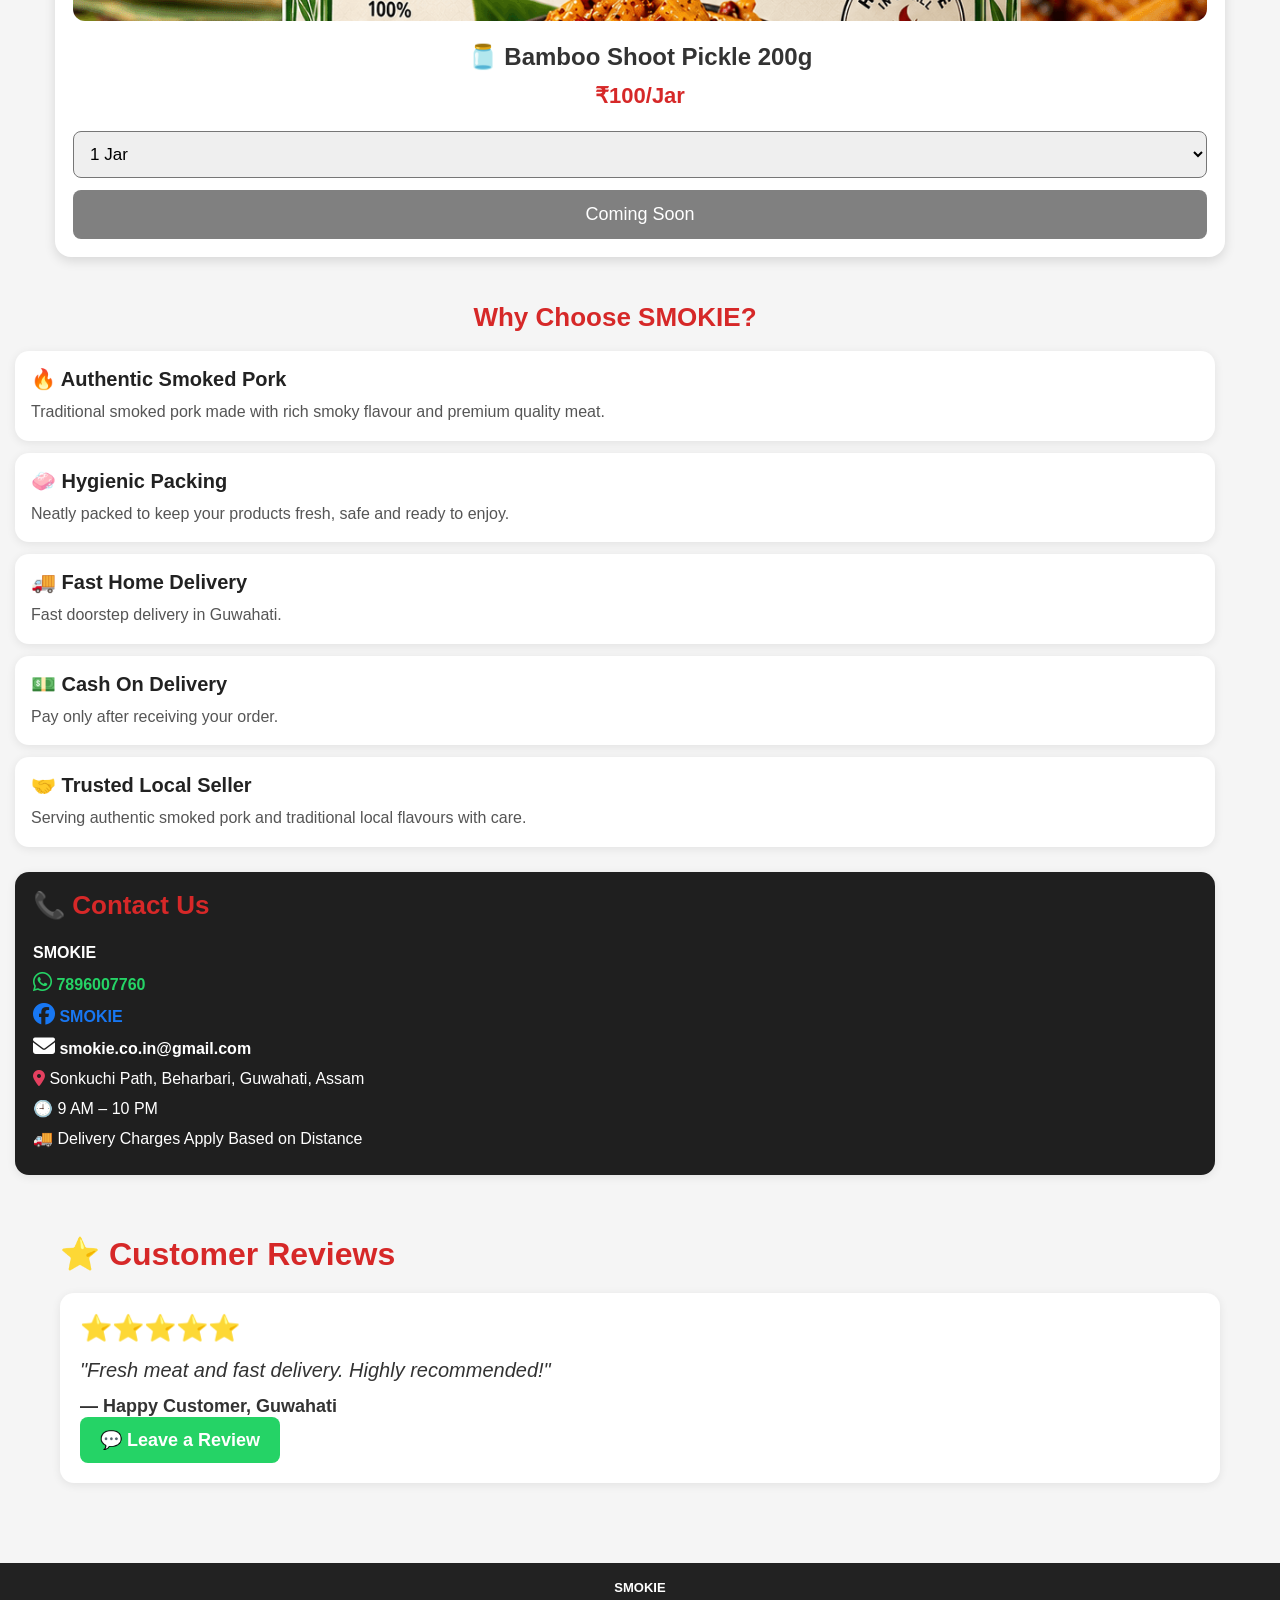
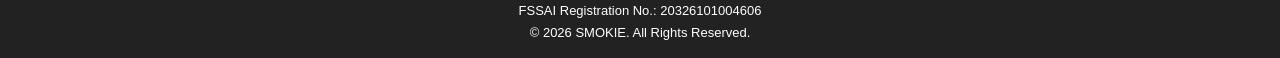
==== commit 3e942d05: "Update Guwahati delivery charge text" ====
--- a/guwahati/index.html
+++ b/guwahati/index.html
@@ -159,7 +159,7 @@
 
 <p>🕘 9 AM – 10 PM</p>
 
-<p>🛵 Delivery Charge ₹50</p>
+<p>🚚 Delivery Charges Apply Based on Distance</p>
 
 </section>
 <section class="review-section">
